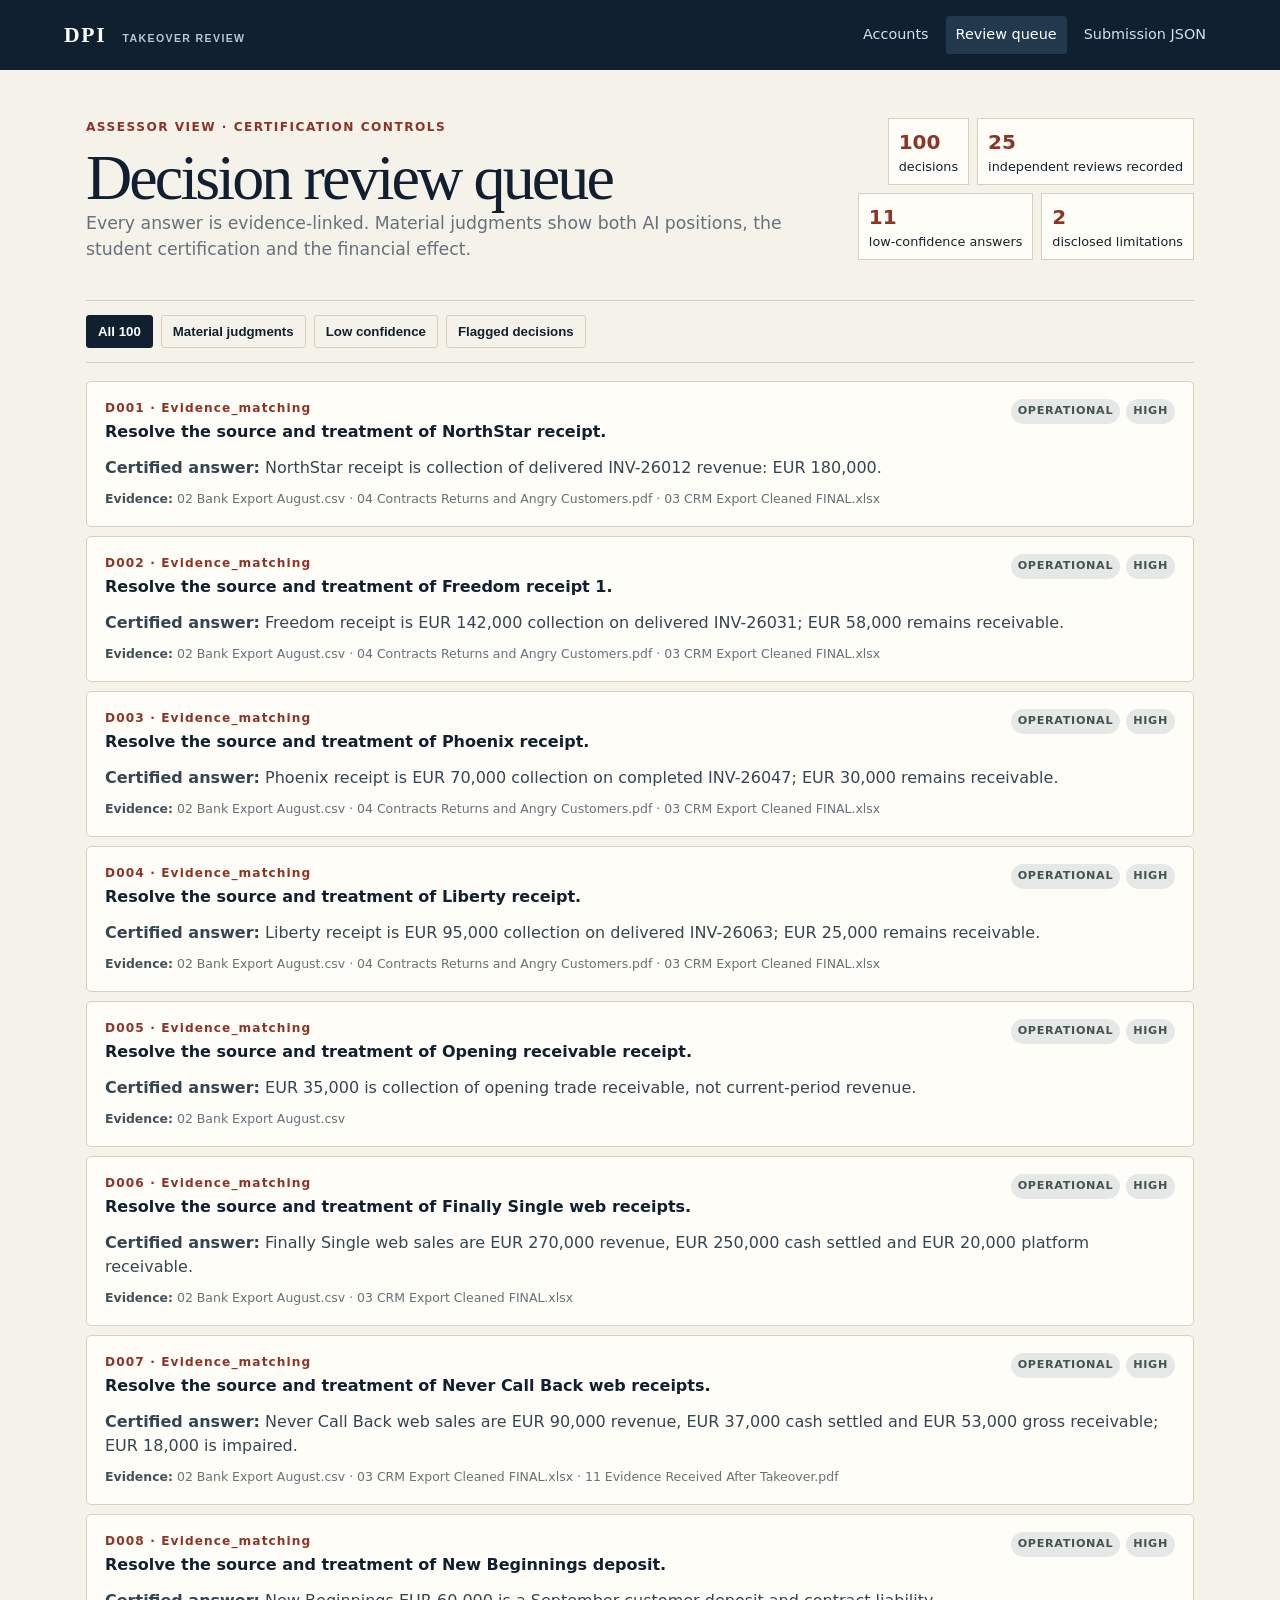
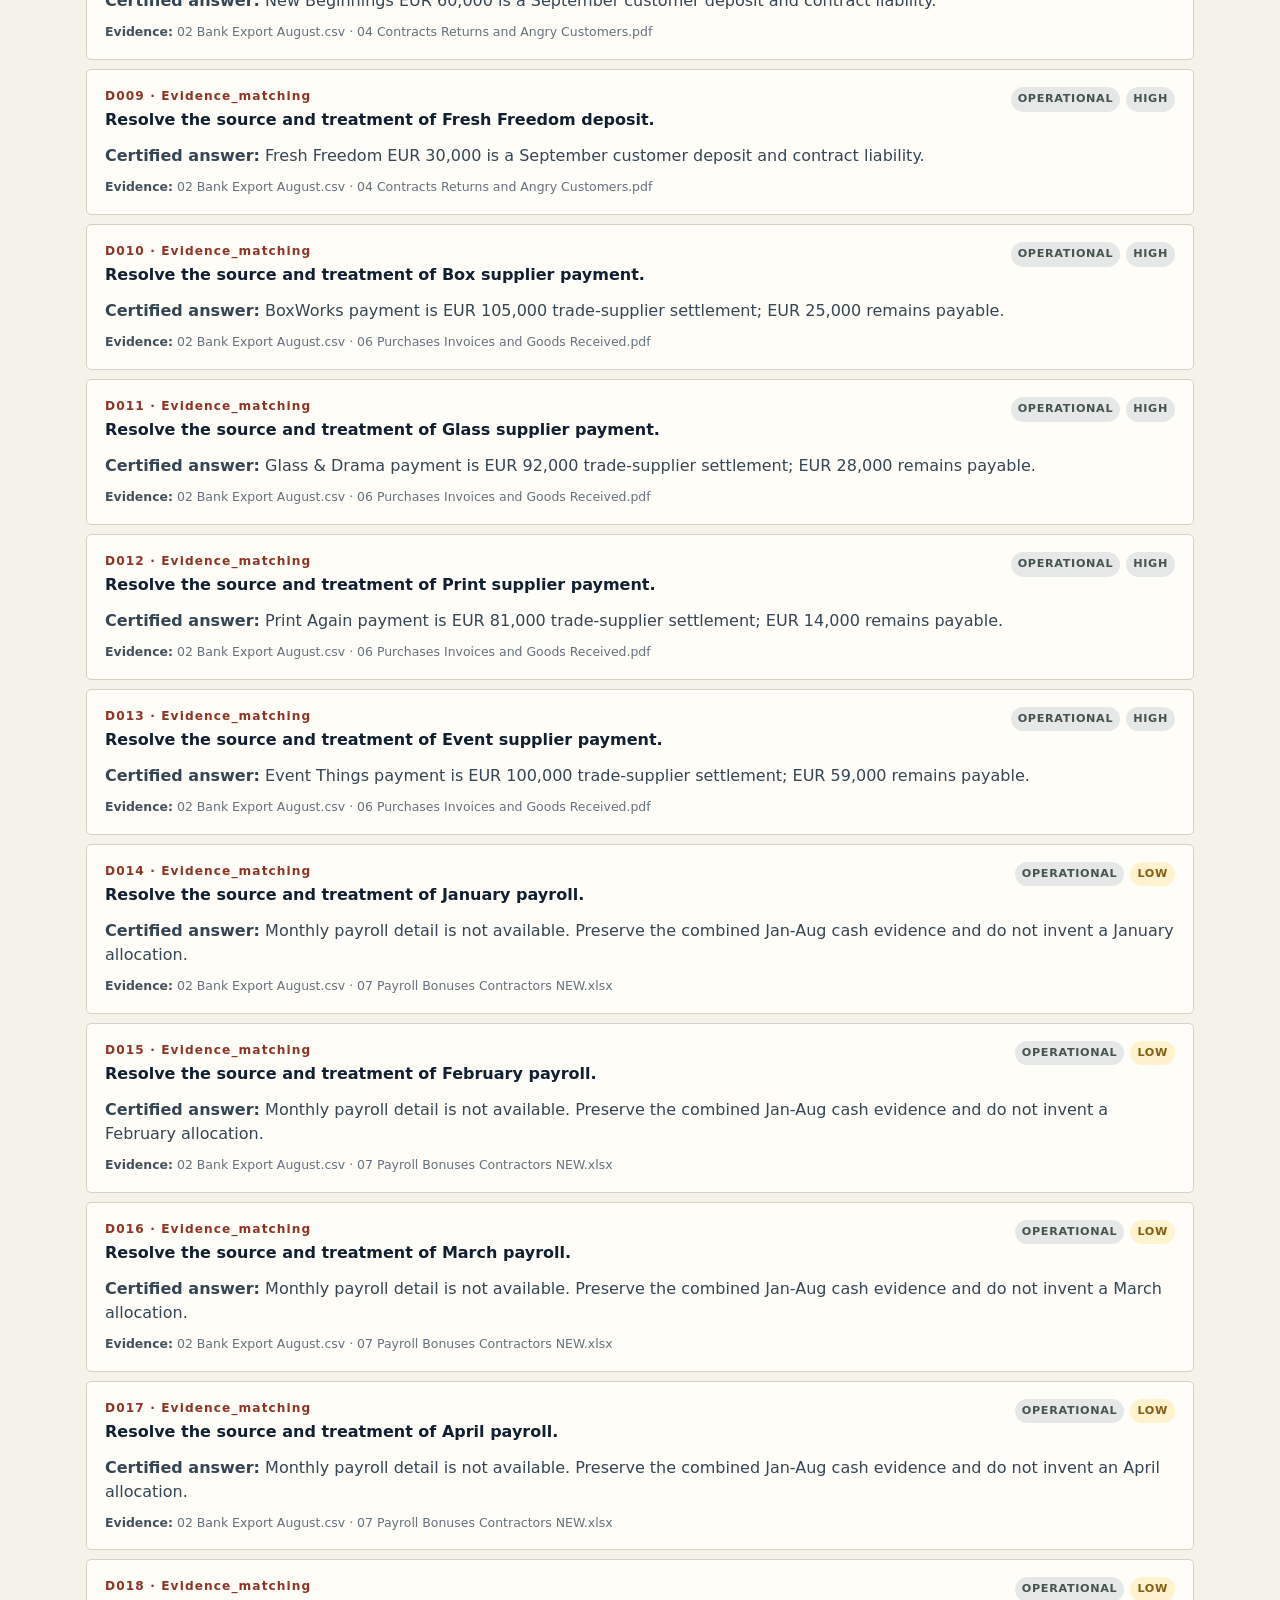
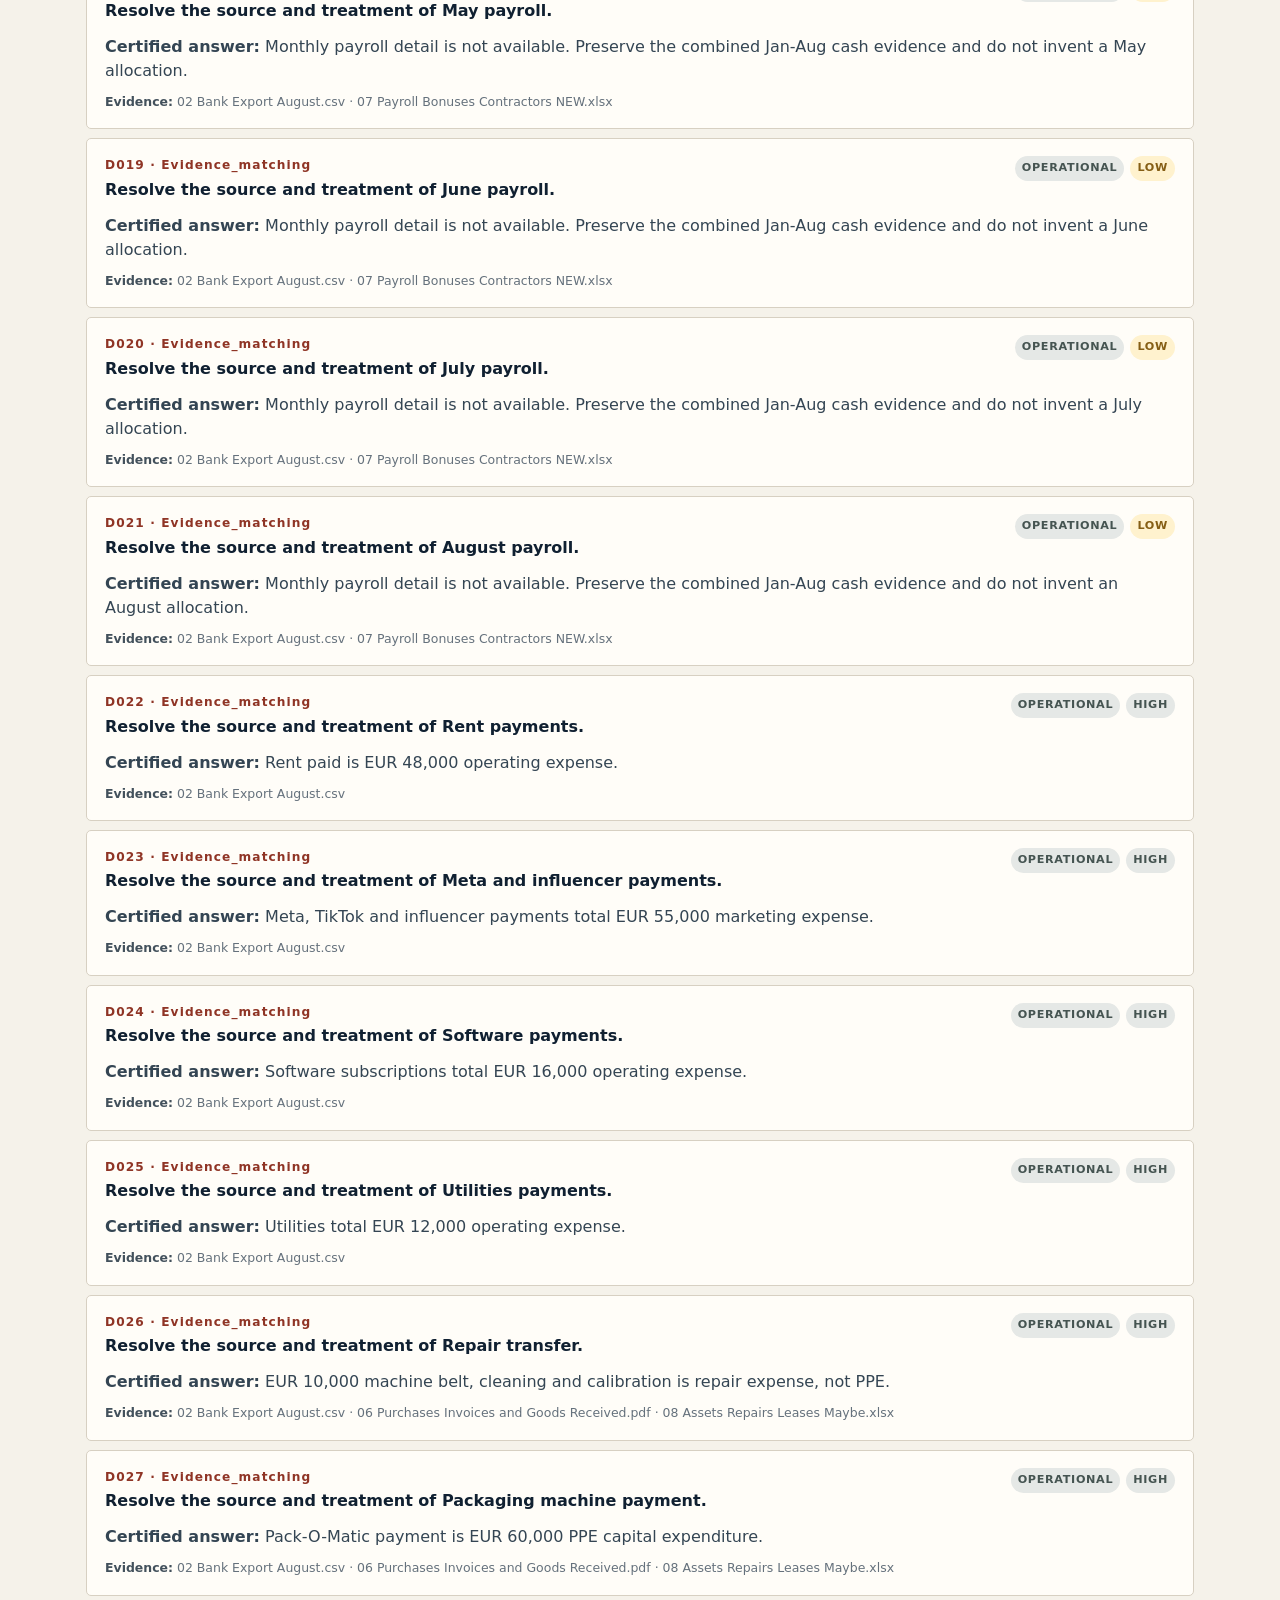
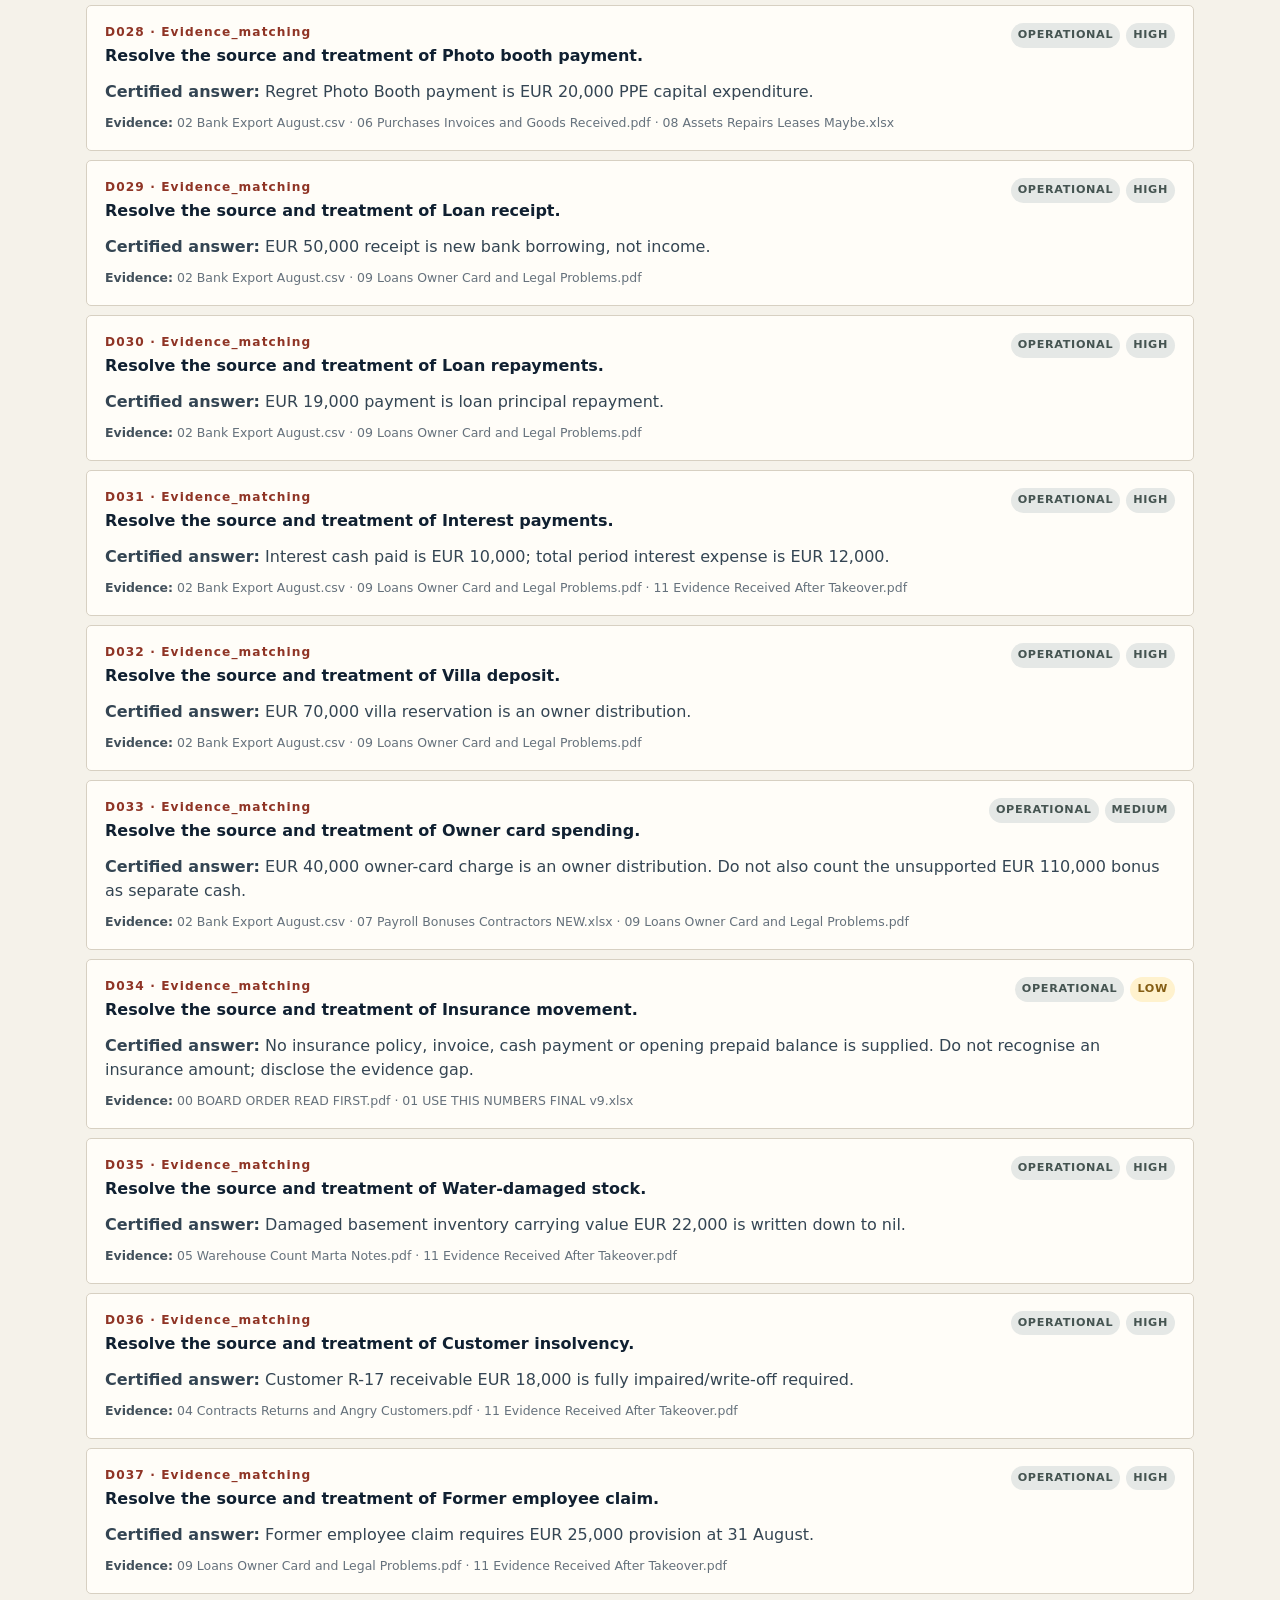
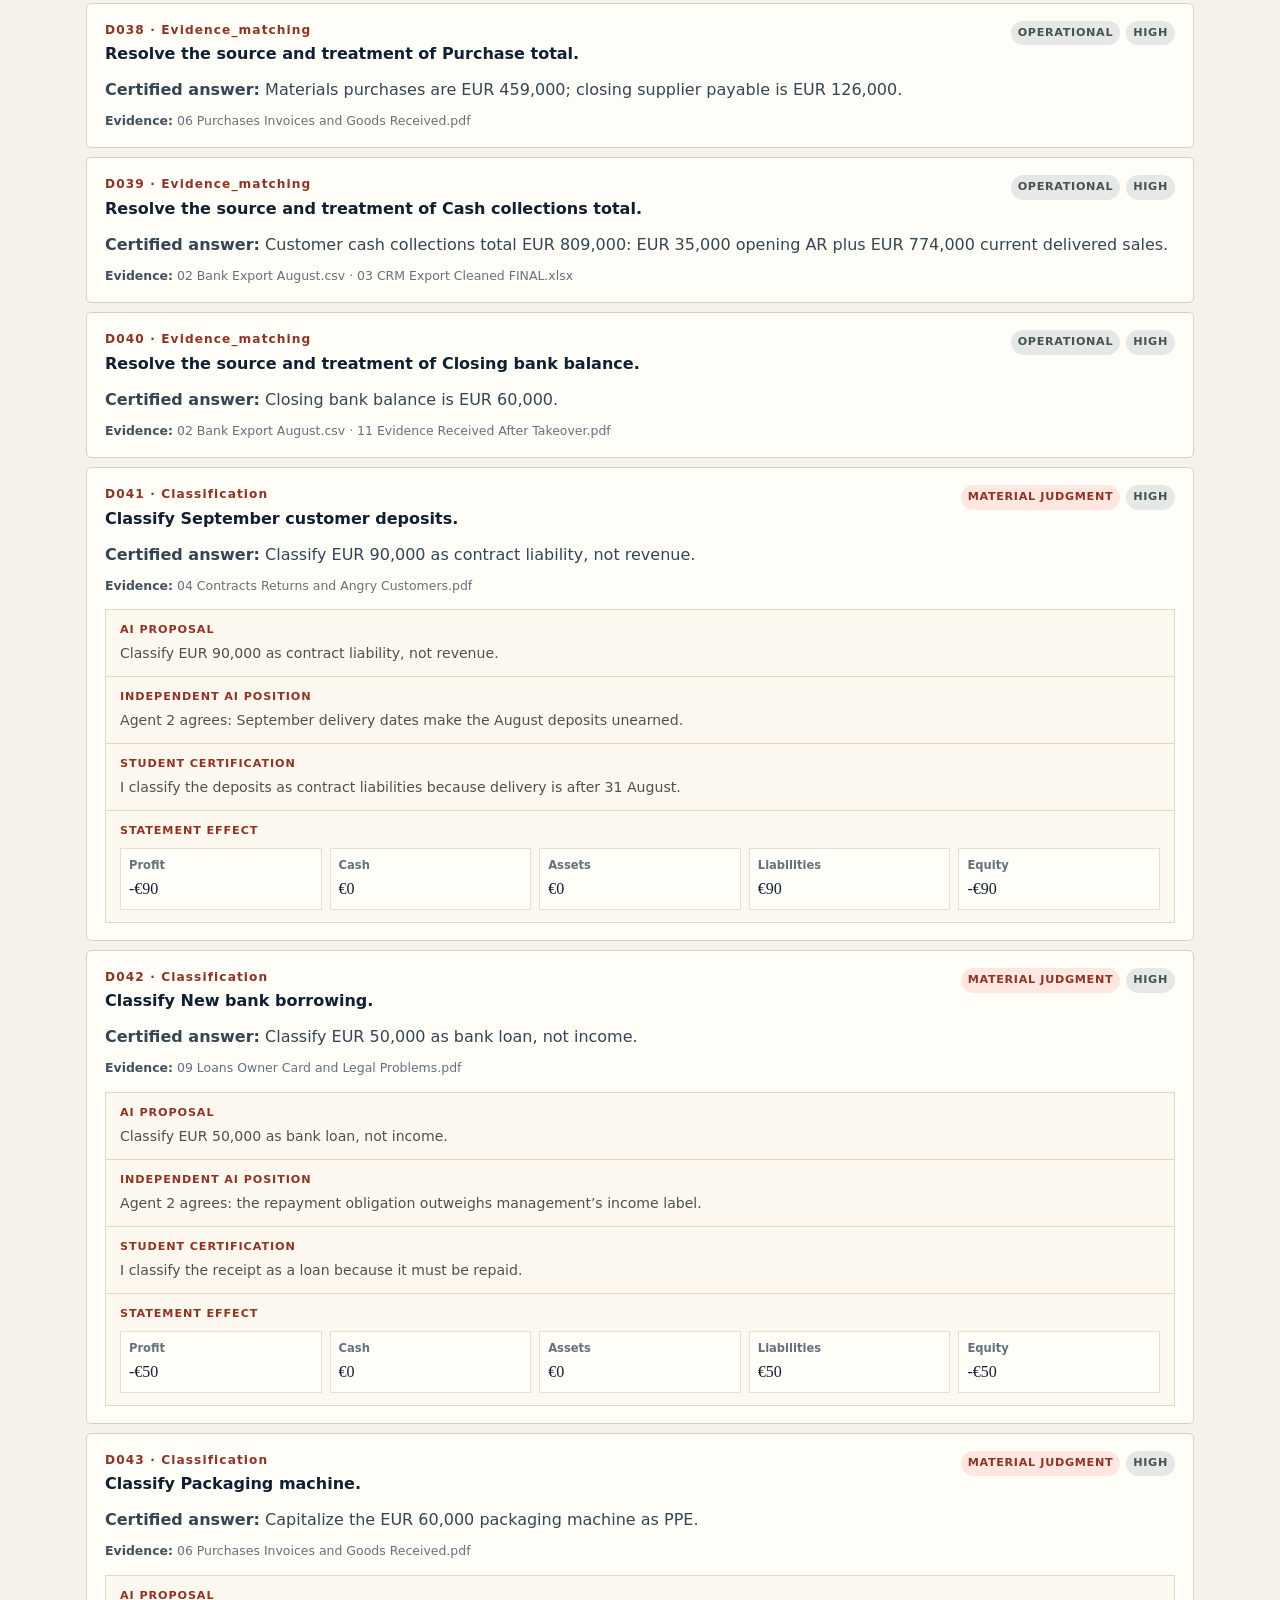
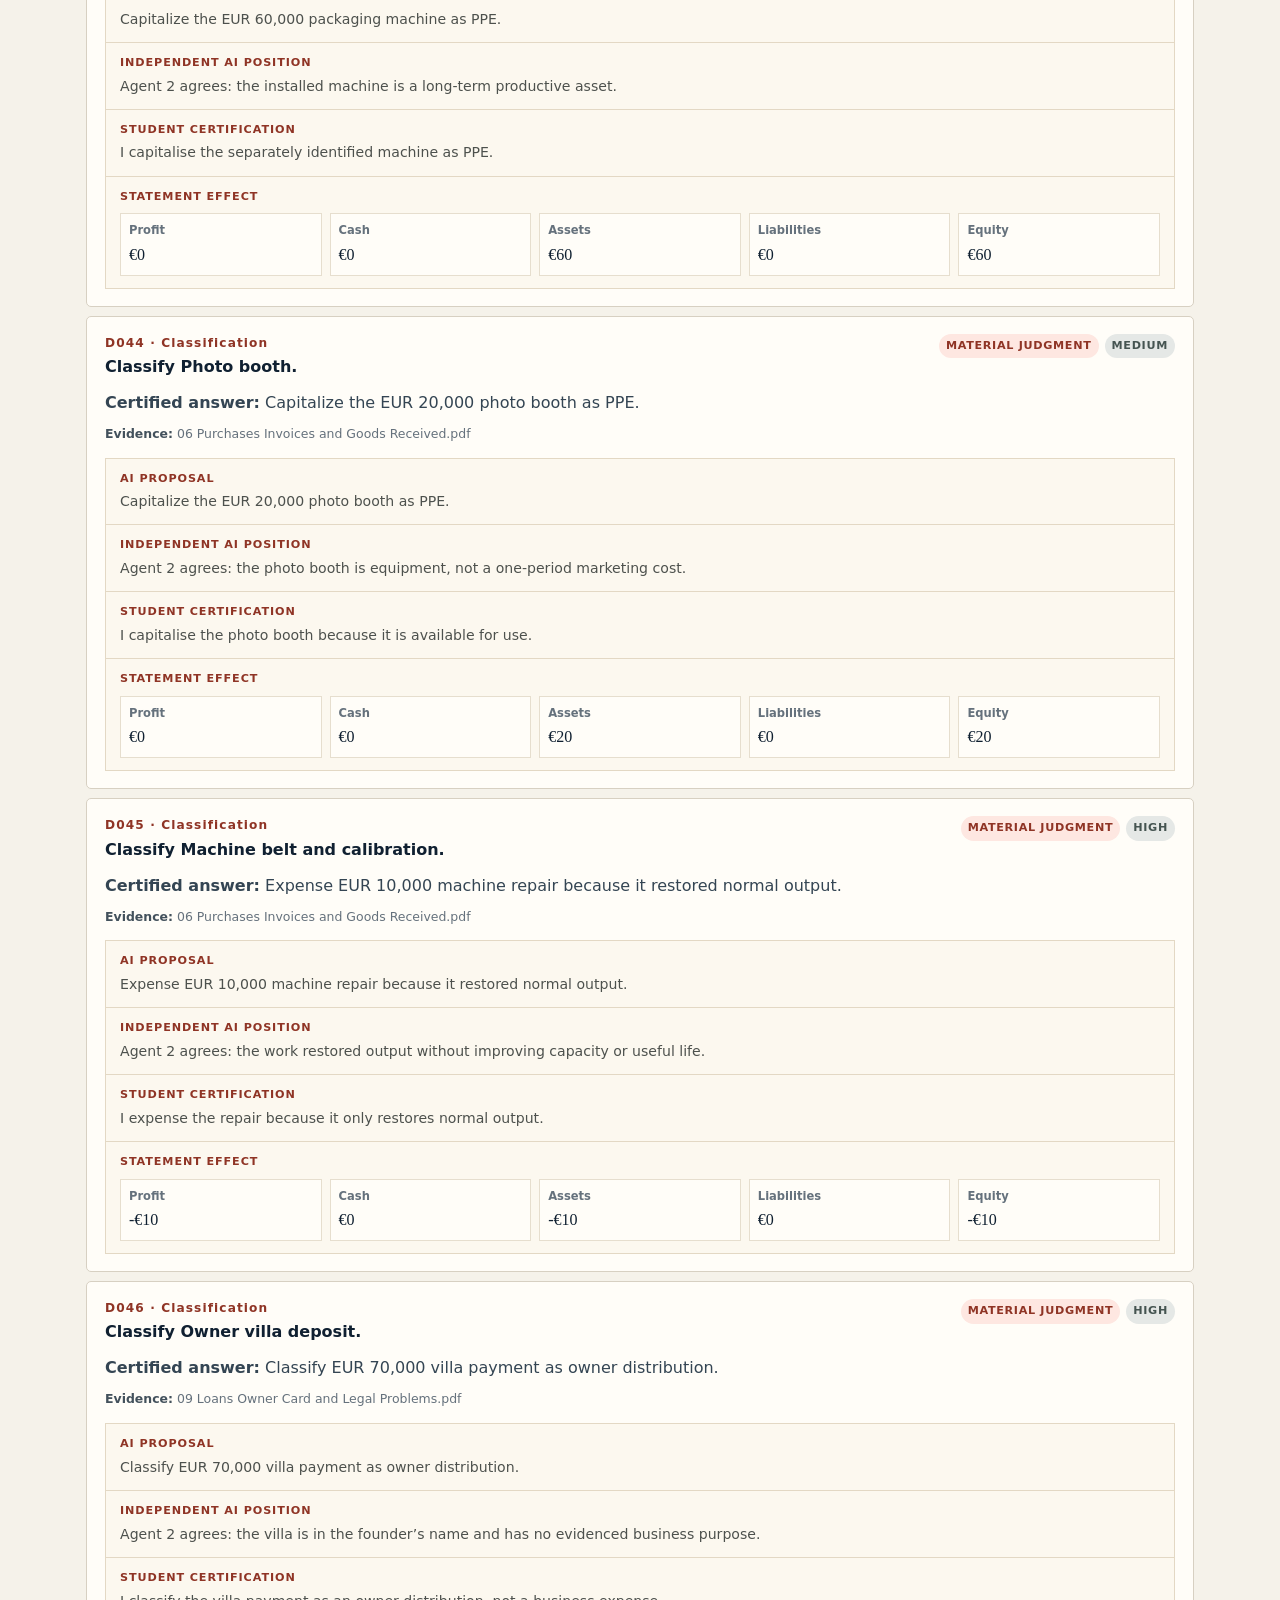
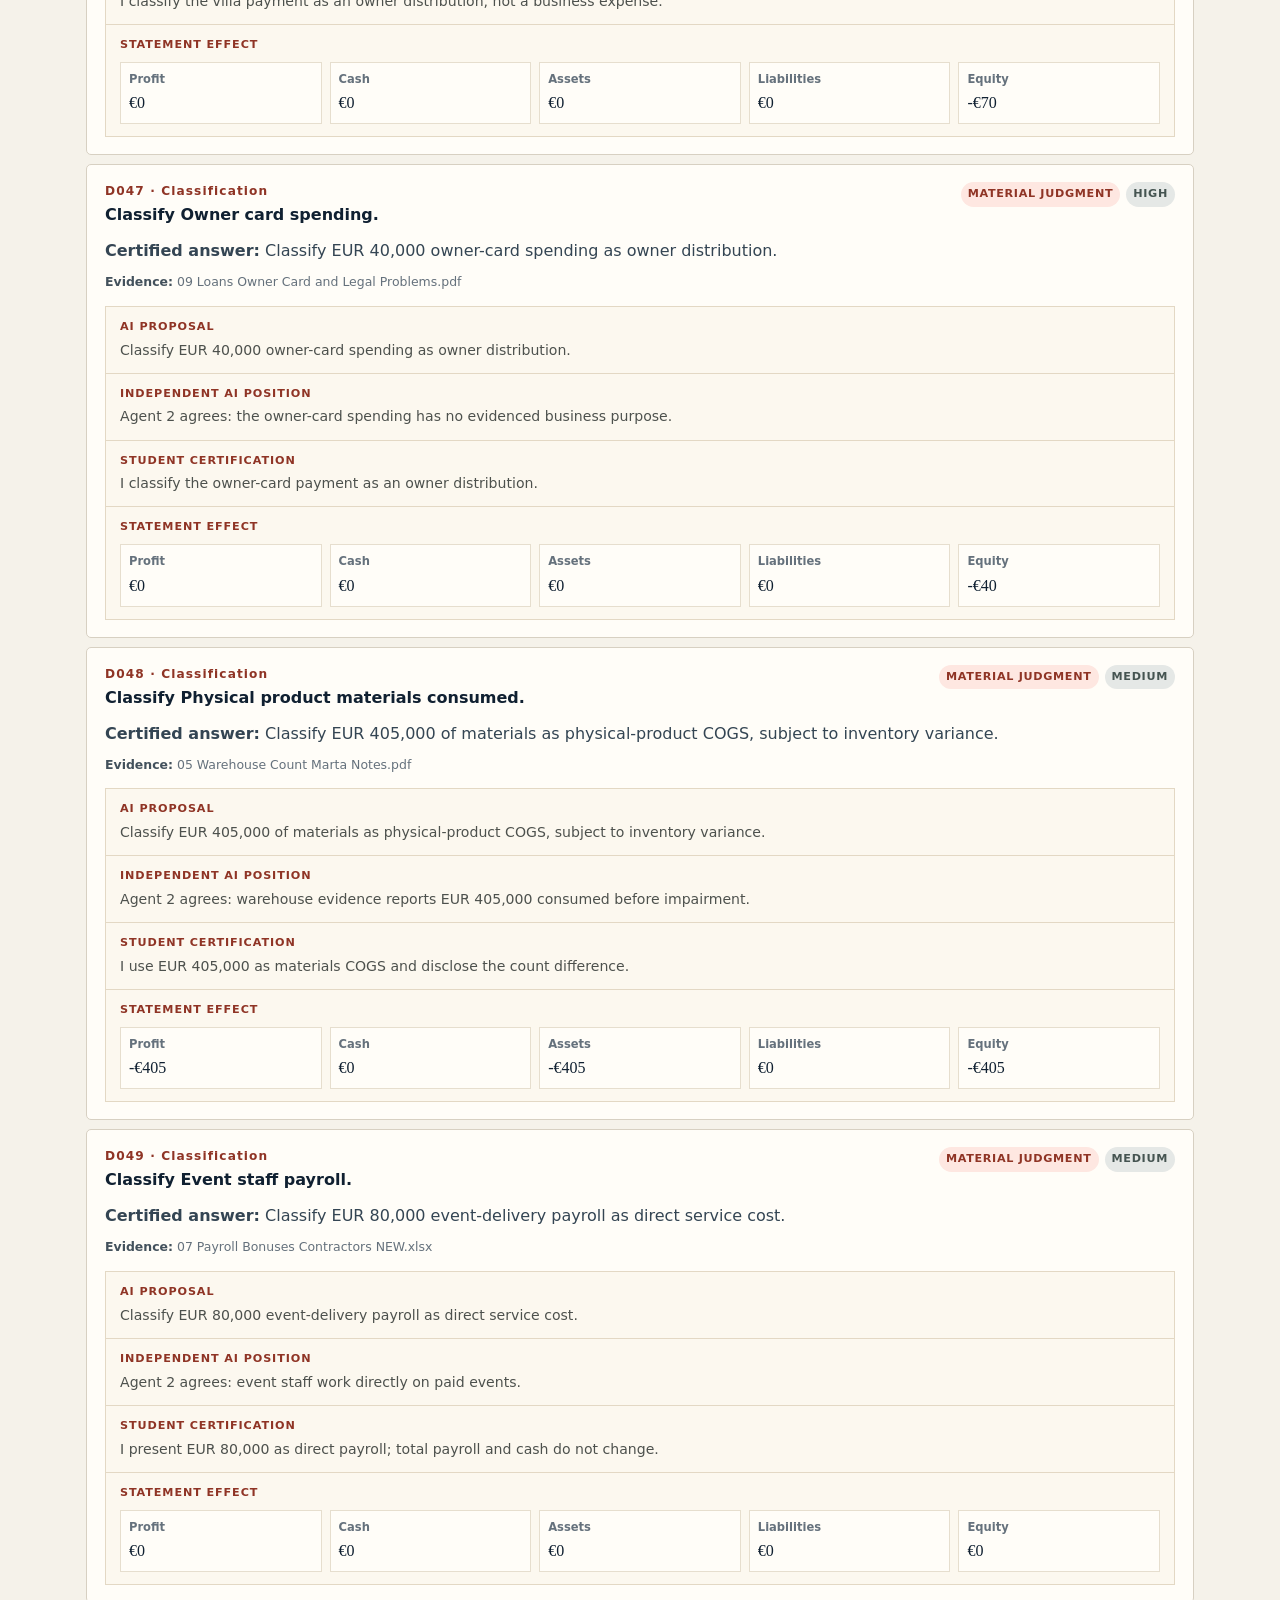
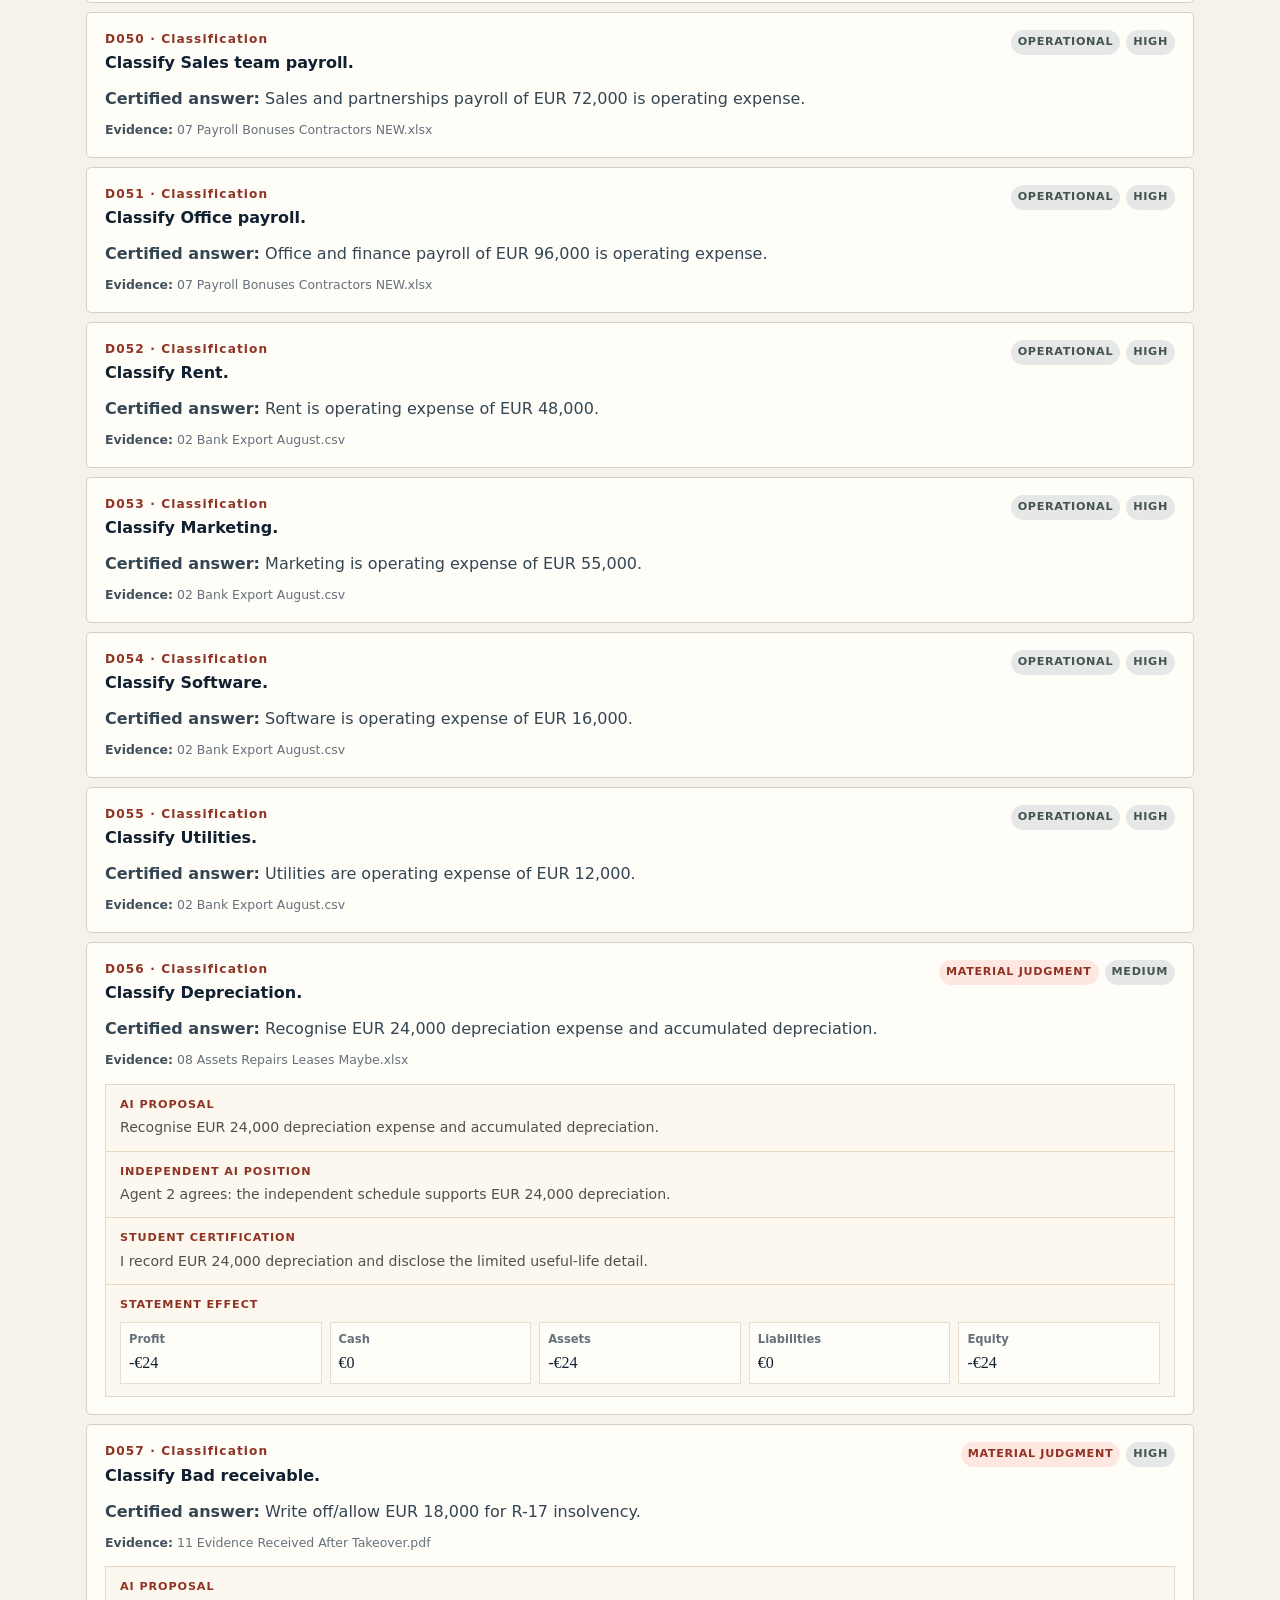
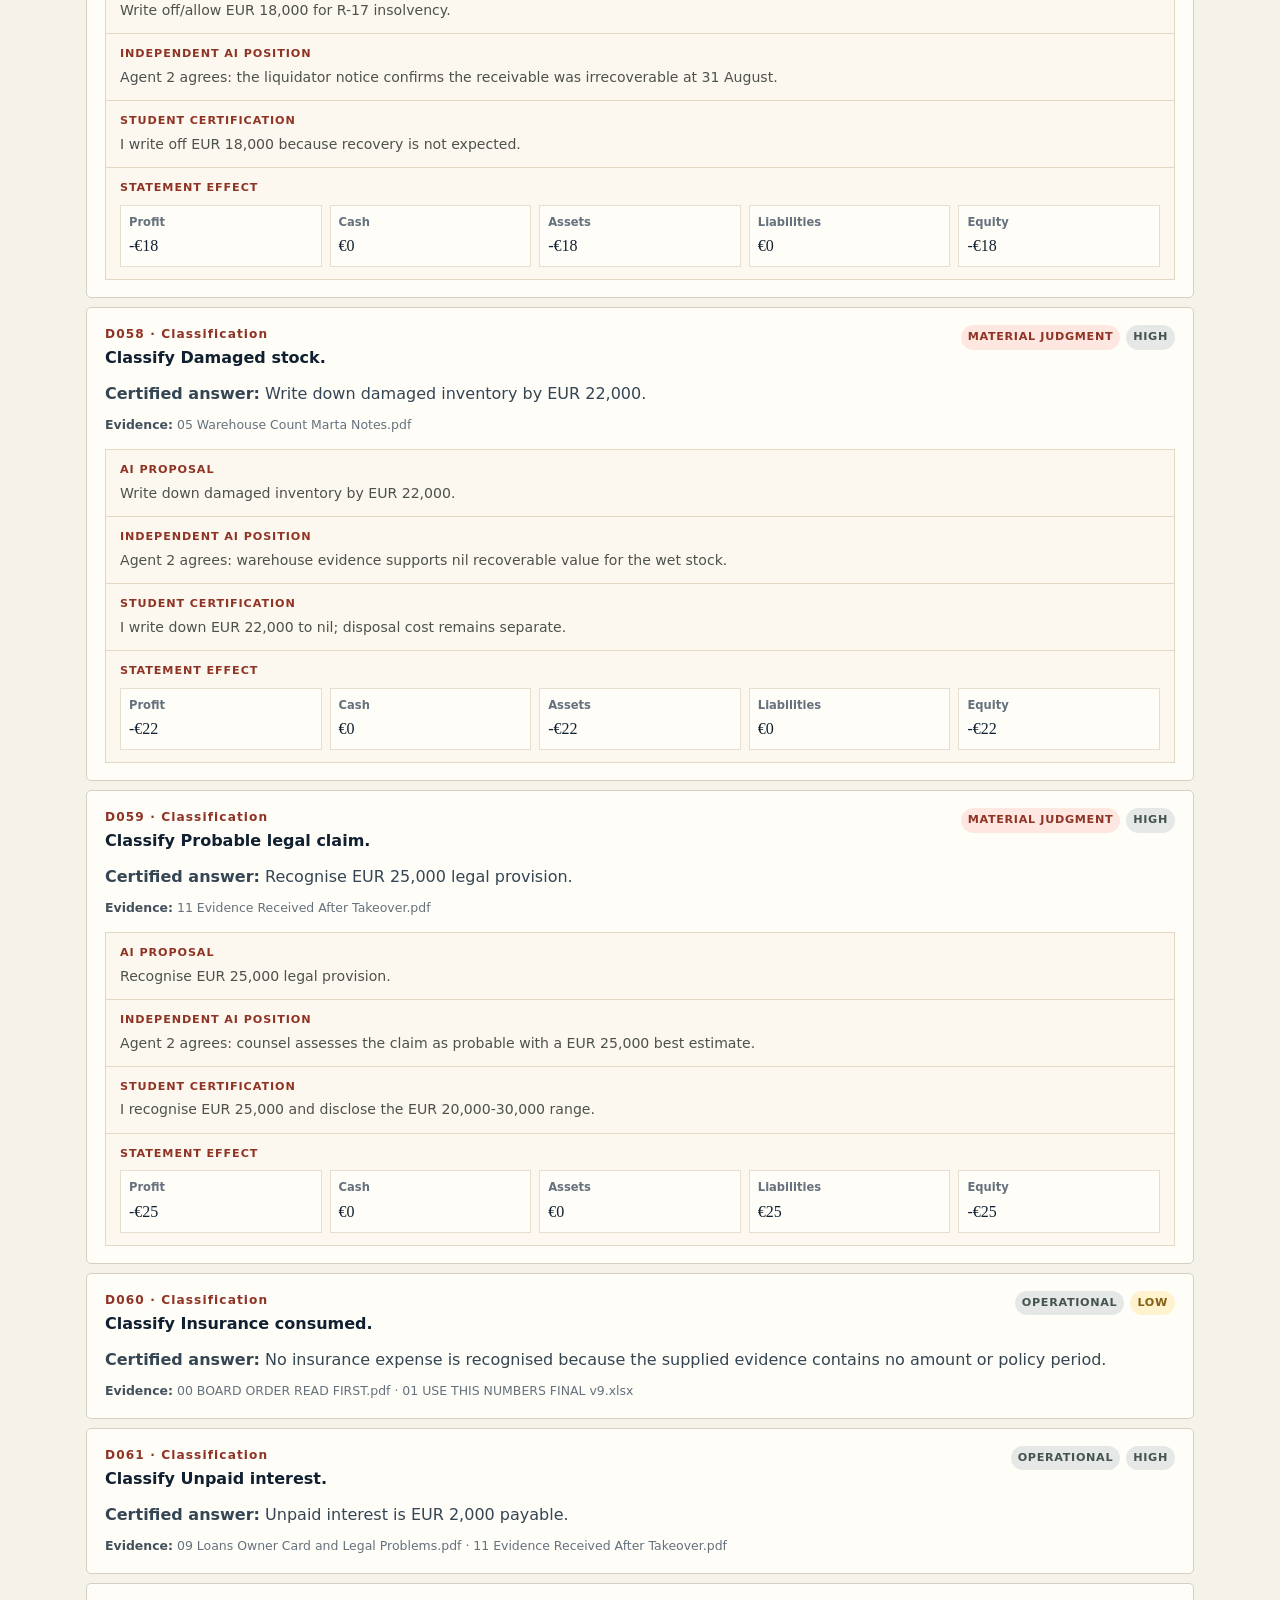
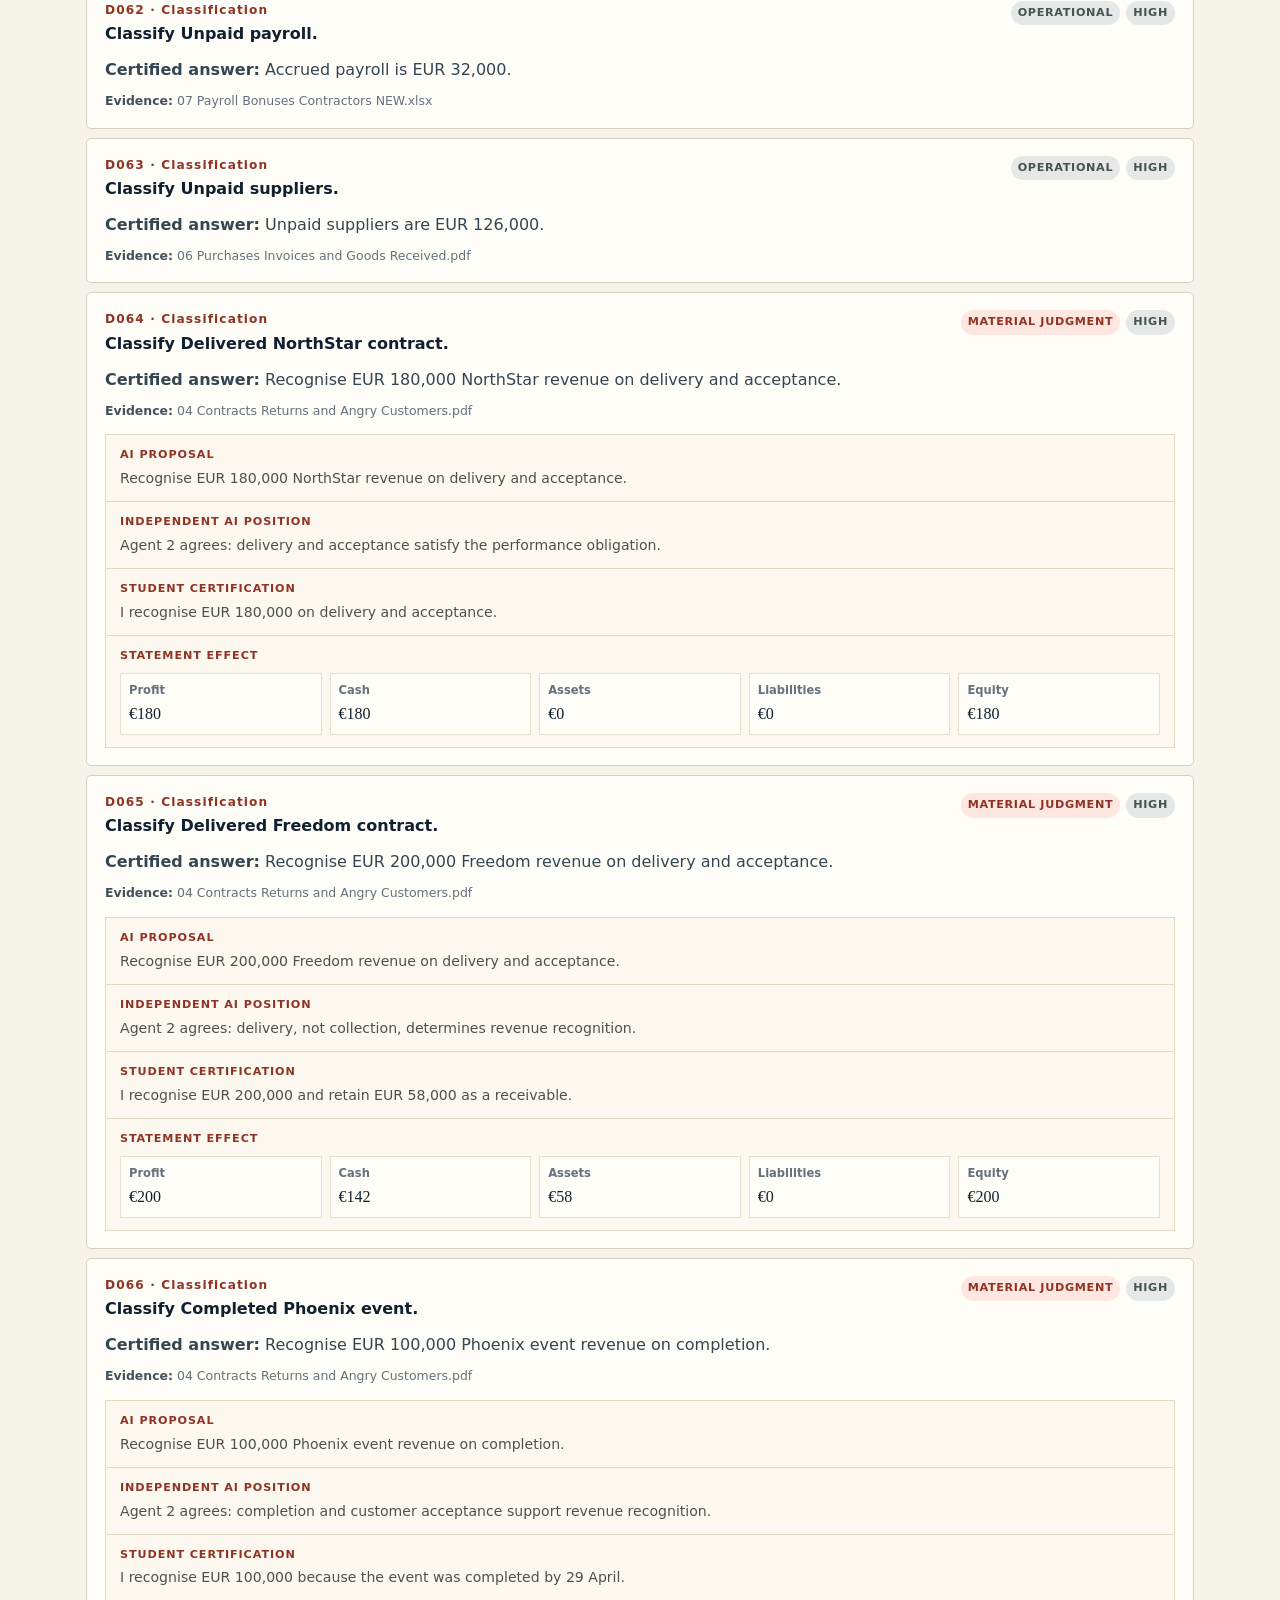
==== dpi-ht-01/review/index.html @ f5ee4459 "Add files via upload" ====
<!doctype html>
<html lang="en">
  <head>
    <meta charset="UTF-8" />
    <meta name="viewport" content="width=device-width, initial-scale=1.0" />
    <meta name="description" content="DPI assessor review queue" />
    <title>DPI | Review Queue</title>
    <link rel="icon" type="image/svg+xml" href="../assets/favicon.svg" />
    <link rel="stylesheet" href="../assets/site.css" />
  </head>
  <body data-page="review">
    <header class="topbar"><a class="brand" href="../">DPI <span>TAKEOVER REVIEW</span></a><nav aria-label="Primary navigation"><a href="../">Accounts</a><a class="active" href="./">Review queue</a><a href="../submission.json">Submission JSON</a></nav></header>
    <main class="shell">
      <section class="review-head"><div><p class="eyebrow">Assessor view · certification controls</p><h1>Decision review queue</h1><p class="lede">Every answer is evidence-linked. Material judgments show both AI positions, the student certification and the financial effect.</p></div><div class="review-counts" id="reviewCounts"></div></section>
      <section class="filterbar" aria-label="Decision filters"><button class="selected" data-filter="all">All 100</button><button data-filter="material_judgment">Material judgments</button><button data-filter="low">Low confidence</button><button data-filter="open">Flagged decisions</button></section>
      <section class="decision-list" id="decisionList" aria-live="polite"></section>
    </main>
    <footer>Student-certified submission · Evidence limitations remain disclosed in the uncertainty register.</footer>
    <script type="module" src="../assets/app.js"></script>
  </body>
</html>
---- dpi-ht-01/assets/site.css ----
:root{--ink:#102031;--paper:#f5f2ea;--panel:#fffdf8;--line:#d7d0c2;--muted:#65717c;--accent:#bd4e38;--accent-deep:#8f3425;--green:#2f7469;--amber:#c38a22;--red:#bd4e38}*{box-sizing:border-box}body{margin:0;background:var(--paper);color:var(--ink);font-family:Inter,ui-sans-serif,system-ui,-apple-system,BlinkMacSystemFont,"Segoe UI",sans-serif;font-size:16px;line-height:1.5}.topbar{min-height:70px;background:var(--ink);color:#fff;display:flex;align-items:center;justify-content:space-between;padding:0 5vw;gap:24px}.brand{font-family:Georgia,serif;font-size:1.35rem;letter-spacing:.08em;color:#fff;text-decoration:none;font-weight:700}.brand span{font:600 .66rem/1 Inter,ui-sans-serif,sans-serif;letter-spacing:.13em;color:#b8c8d2;margin-left:9px}.topbar nav{display:flex;align-items:center;gap:7px;flex-wrap:wrap}.topbar nav a{color:#d7e0e5;text-decoration:none;padding:8px 10px;border-radius:3px;font-size:.9rem}.topbar nav a:hover,.topbar nav a.active{background:#22384c;color:#fff}.shell{max-width:1160px;margin:0 auto;padding:48px 26px 70px}.case-head,.review-head{display:flex;align-items:flex-start;justify-content:space-between;gap:36px;margin-bottom:34px}.eyebrow{font-size:.76rem;text-transform:uppercase;letter-spacing:.12em;font-weight:800;color:var(--accent-deep);margin:0 0 9px}h1,h2,p{margin-top:0}h1{font-family:Georgia,serif;font-size:clamp(2.25rem,5vw,4.6rem);font-weight:500;line-height:1.03;letter-spacing:-.045em;margin-bottom:0}h1 em{color:var(--accent);font-style:italic}.lede{max-width:730px;font-size:1.08rem;color:var(--muted)}h2{font-family:Georgia,serif;font-size:1.65rem;font-weight:500;margin-bottom:0}.draft-card{width:310px;flex:0 0 auto;background:#fff5dc;border:1px solid #e4cf96;border-radius:7px;padding:18px 19px;box-shadow:5px 5px 0 #e7dfcf}.draft-card strong{display:block;margin:4px 0}.draft-card p{font-size:.88rem;color:#625b48;margin-bottom:10px}.draft-card a{color:var(--accent-deep);font-weight:800;text-decoration:none}.signal{display:inline-block;width:10px;height:10px;border-radius:50%;background:var(--amber);vertical-align:middle}.signal.red{background:var(--red)}.signal.amber{background:var(--amber)}.metric-grid{display:grid;grid-template-columns:repeat(4,1fr);gap:12px;margin:0 0 30px}.metric{background:var(--panel);border:1px solid var(--line);padding:18px;border-radius:6px}.metric .label{color:var(--muted);font-size:.78rem;font-weight:700;text-transform:uppercase;letter-spacing:.08em}.metric .value{font-family:Georgia,serif;font-size:2rem;letter-spacing:-.04em;margin:8px 0 0}.metric .note{font-size:.78rem;color:var(--muted);margin:2px 0 0}.split-section{display:grid;grid-template-columns:1fr 1fr;gap:16px;margin-bottom:16px}.panel{background:var(--panel);border:1px solid var(--line);border-radius:7px;padding:25px}.panel.wide{margin-top:16px}.panel-title{display:flex;justify-content:space-between;align-items:baseline;border-bottom:1px solid var(--line);padding-bottom:16px;margin-bottom:5px}.panel-title .eyebrow{margin:0}.ledger{padding-top:8px}.ledger-row{display:flex;justify-content:space-between;gap:10px;padding:8px 0;color:#40505d}.ledger-row strong{color:var(--ink)}.ledger-row.total{border-top:1px solid var(--line);margin-top:5px;padding-top:12px;font-weight:800;color:var(--ink)}.ledger-row.emphasis{color:var(--accent-deep);font-size:1.08rem}.schedule-grid{display:grid;grid-template-columns:repeat(3,1fr);gap:1px;background:var(--line);border:1px solid var(--line);border-radius:4px;overflow:hidden}.schedule{padding:18px;background:var(--panel)}.schedule h3{font-size:1rem;margin:0 0 7px}.schedule p{font-size:.87rem;color:var(--muted);margin:0}.schedule strong{font-family:Georgia,serif;font-size:1.5rem;color:var(--ink);display:block;margin:8px 0 2px}.board-grid{display:grid;grid-template-columns:1fr 1fr;gap:20px}.board-grid ul{margin:0;padding-left:20px}.board-grid li{margin:0 0 9px}.warning-note{background:#f9e8e3;border-left:5px solid var(--accent);padding:18px;display:flex;gap:12px;align-items:flex-start}.warning-note p{margin:5px 0 0;color:#6b413a;font-size:.9rem}footer{border-top:1px solid var(--line);padding:22px 5vw;color:var(--muted);font-size:.85rem}footer a{color:var(--accent-deep);font-weight:700}.review-head{margin-bottom:20px}.review-head h1{font-size:clamp(2.4rem,5vw,4rem)}.review-counts{display:flex;gap:8px;flex-wrap:wrap;max-width:350px;justify-content:flex-end}.count-chip{border:1px solid var(--line);background:var(--panel);padding:8px 10px;font-size:.8rem}.count-chip strong{display:block;font-size:1.25rem;color:var(--accent-deep)}.filterbar{display:flex;gap:8px;flex-wrap:wrap;border-top:1px solid var(--line);border-bottom:1px solid var(--line);padding:14px 0;margin-bottom:18px}.filterbar button{background:transparent;border:1px solid var(--line);color:var(--ink);padding:8px 11px;border-radius:3px;font:700 .83rem Inter,ui-sans-serif,sans-serif;cursor:pointer}.filterbar button:hover,.filterbar button.selected{background:var(--ink);color:#fff;border-color:var(--ink)}.decision-list{display:grid;gap:9px}.decision{background:var(--panel);border:1px solid var(--line);border-radius:5px;padding:17px 18px}.decision header{display:flex;gap:10px;align-items:flex-start;justify-content:space-between}.decision-id{font-size:.76rem;letter-spacing:.09em;font-weight:800;color:var(--accent-deep)}.decision h3{font-size:1rem;margin:3px 0 0}.decision .answer{margin:12px 0 0;color:#344553}.badges{display:flex;gap:6px;flex-wrap:wrap;justify-content:flex-end}.badge{font-size:.7rem;text-transform:uppercase;letter-spacing:.06em;font-weight:800;padding:4px 7px;border-radius:20px;background:#e5e8e6;color:#455451;white-space:nowrap}.badge.material{background:#fee7e1;color:#8f3425}.badge.low,.badge.open{background:#fff2ce;color:#855e14}.evidence{font-size:.78rem;color:var(--muted);margin:10px 0 0}.evidence b{color:#43515c}.judgment{margin-top:12px;padding:12px;background:#f8f3e9;border-left:3px solid var(--amber);font-size:.86rem;color:#5e594e}.judgment p:last-child{margin-bottom:0}@media(max-width:800px){.topbar{padding:14px 6vw;align-items:flex-start;flex-direction:column}.shell{padding:32px 18px 52px}.case-head,.review-head{flex-direction:column;gap:22px}.draft-card{width:auto}.metric-grid,.schedule-grid{grid-template-columns:repeat(2,1fr)}.split-section,.board-grid{grid-template-columns:1fr}.review-counts{justify-content:flex-start}}@media(max-width:480px){.metric-grid,.schedule-grid{grid-template-columns:1fr}.panel{padding:19px}.topbar nav a{padding:6px}.brand span{display:block;margin:3px 0 0}}
.small-note{font-size:.82rem;color:var(--muted);margin:0 0 14px}.check-list,.evidence-register,.uncertainty-list{display:grid;gap:9px}.check-row,.source-row,.uncertainty{border-bottom:1px solid var(--line);padding:8px 0}.check-row:last-child,.source-row:last-child,.uncertainty:last-child{border-bottom:0}.check-row{display:grid;grid-template-columns:88px 1fr auto;gap:10px;align-items:start;font-size:.83rem}.check-row strong{font-size:.9rem}.check-row p,.source-row p,.uncertainty p{color:var(--muted);margin:2px 0 0}.status{font-size:.69rem;text-transform:uppercase;letter-spacing:.07em;font-weight:800;border-radius:999px;padding:4px 7px;background:#e6f0ed;color:var(--green);white-space:nowrap}.status.warning,.status.required{background:#fff2ce;color:#855e14}.source-row{display:flex;gap:10px;align-items:flex-start;font-size:.84rem}.source-row .source-dot{width:9px;height:9px;border-radius:50%;background:var(--green);margin-top:6px;flex:0 0 auto}.source-row.supporting .source-dot{background:var(--amber)}.source-row strong{display:block}.uncertainty{border-left:3px solid var(--amber);padding:9px 0 9px 12px}.uncertainty strong{font-size:.9rem}.uncertainty .impact{display:block;color:var(--accent-deep);font-weight:800;font-size:.8rem;margin-top:2px}.decision-summary{display:grid;grid-template-columns:1fr auto;gap:20px;align-items:center}.decision-summary p{margin:0;color:var(--muted);max-width:720px}.decision-summary a{background:var(--ink);color:#fff;text-decoration:none;font-weight:800;padding:10px 14px;border-radius:3px;white-space:nowrap}@media(max-width:800px){.decision-summary{grid-template-columns:1fr}.check-row{grid-template-columns:76px 1fr}.check-row .status{grid-column:2;justify-self:start}}
.review-trail{display:grid;gap:0;margin-top:14px;border:1px solid #e3d8c4;background:#fcf8ef}.review-trail>div{padding:12px 14px;border-bottom:1px solid #e3d8c4}.review-trail>div:last-child{border-bottom:0}.review-trail span{display:block;font-size:.7rem;text-transform:uppercase;letter-spacing:.08em;color:var(--accent-deep);font-weight:800;margin-bottom:4px}.review-trail p{margin:0;color:#4d514d;font-size:.88rem}.effect-grid{display:grid;grid-template-columns:repeat(5,1fr);gap:8px;margin:8px 0 0}.effect-grid div{background:#fffdf8;padding:8px;border:1px solid #e6dece}.effect-grid dt{font-size:.72rem;color:var(--muted);font-weight:700}.effect-grid dd{margin:3px 0 0;font-family:Georgia,serif;font-size:1rem;color:var(--ink)}@media(max-width:600px){.effect-grid{grid-template-columns:repeat(2,1fr)}}
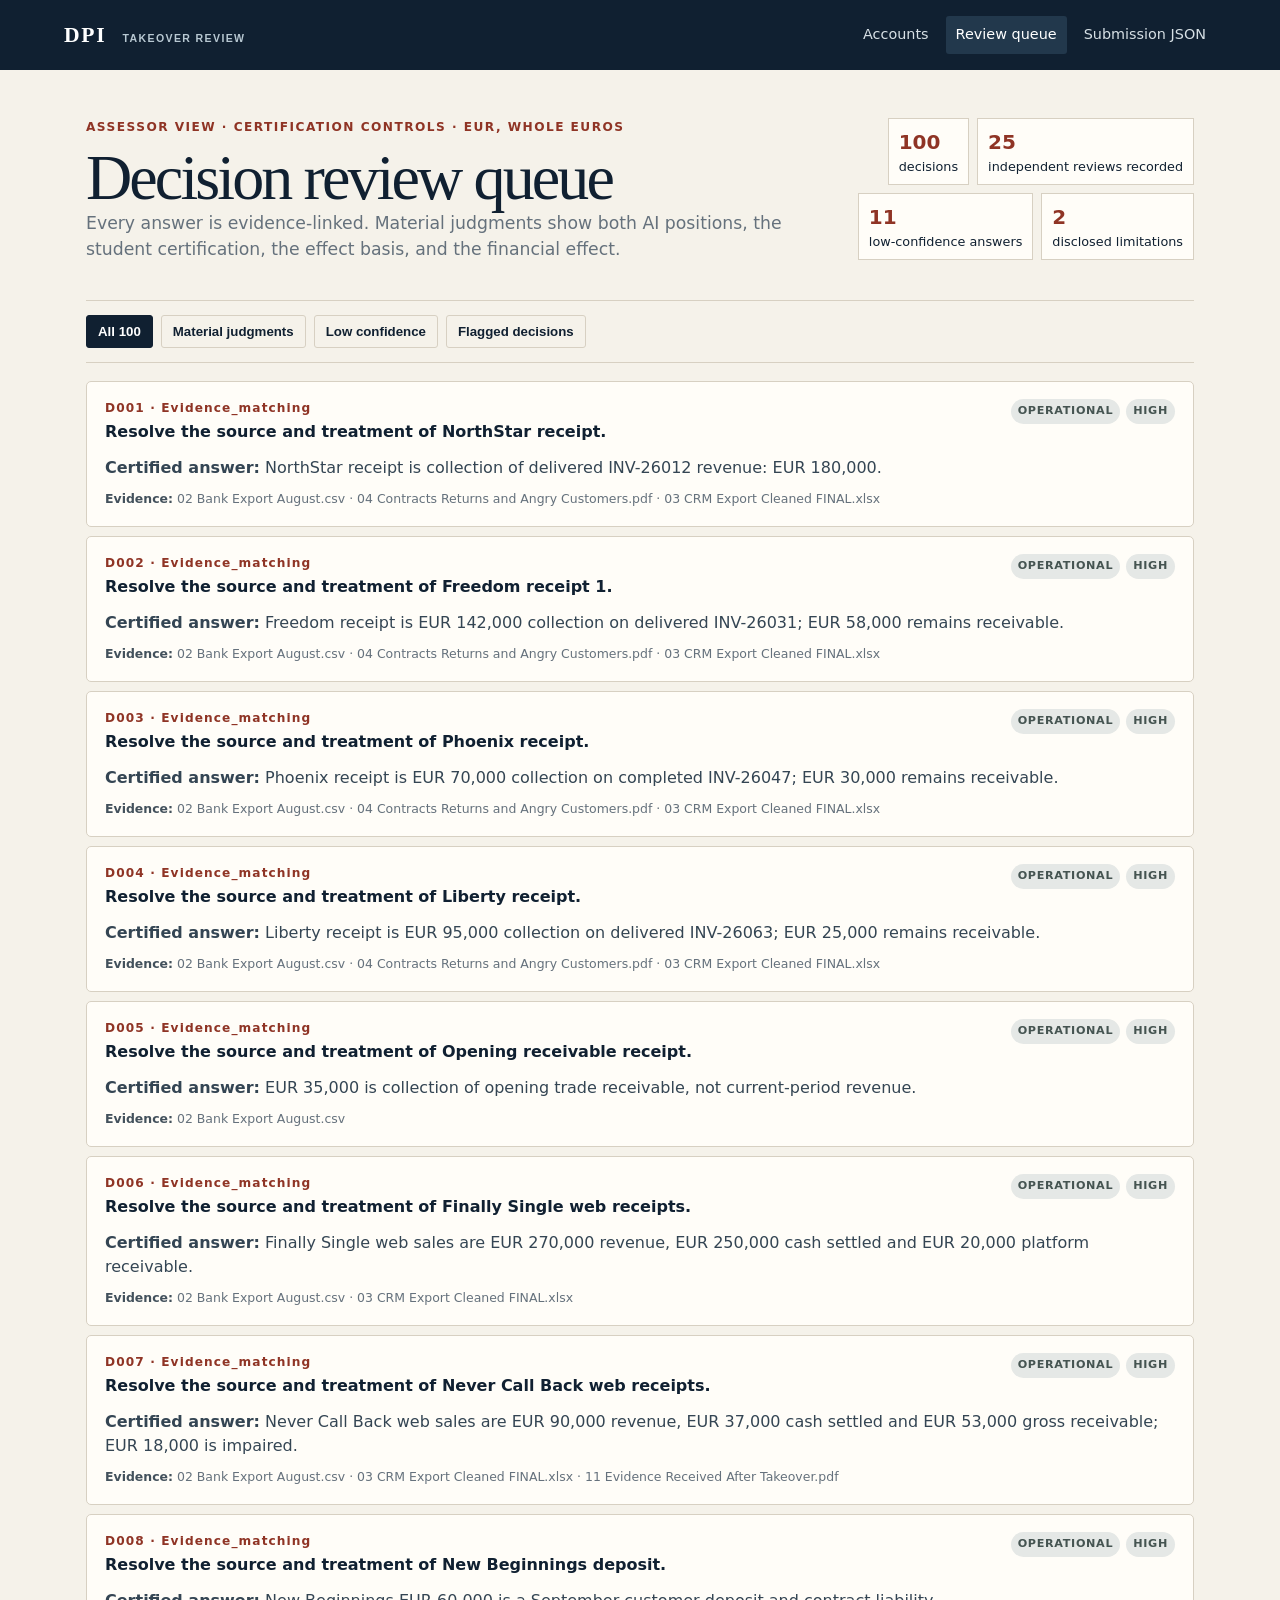
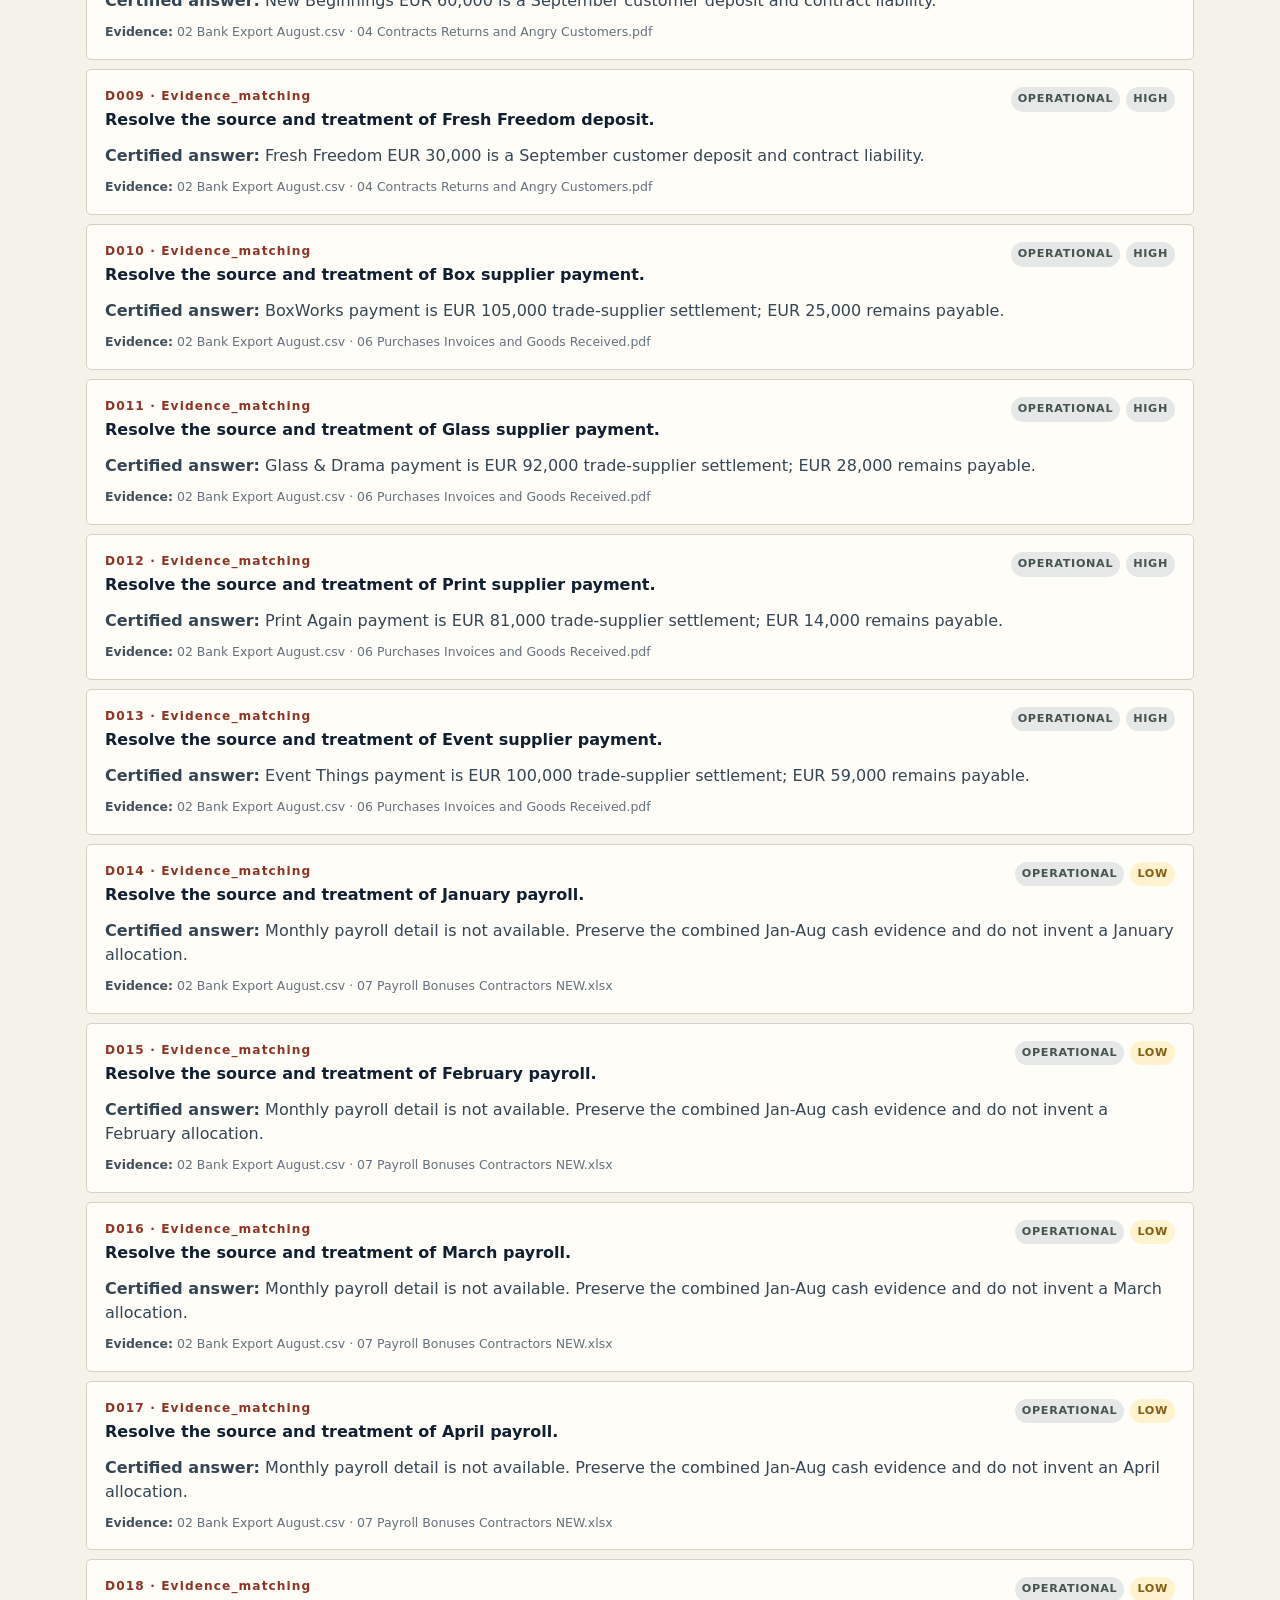
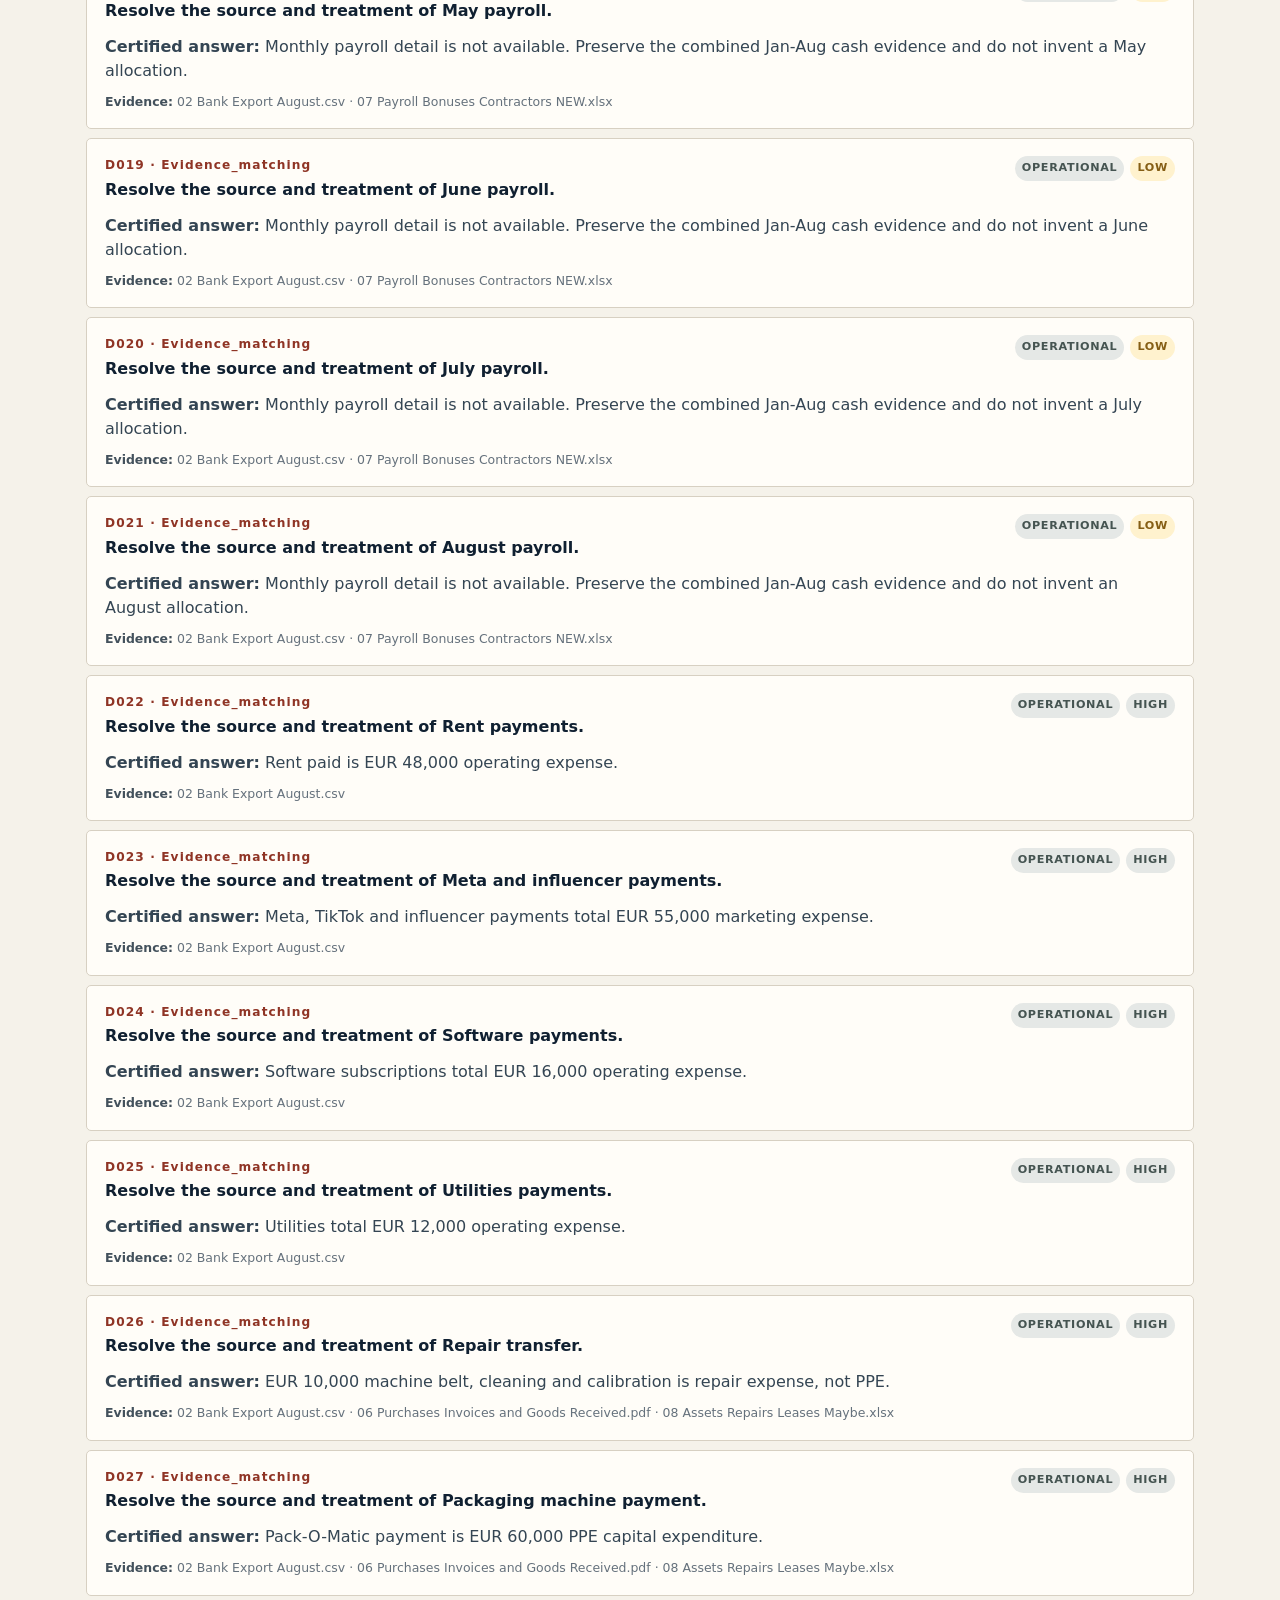
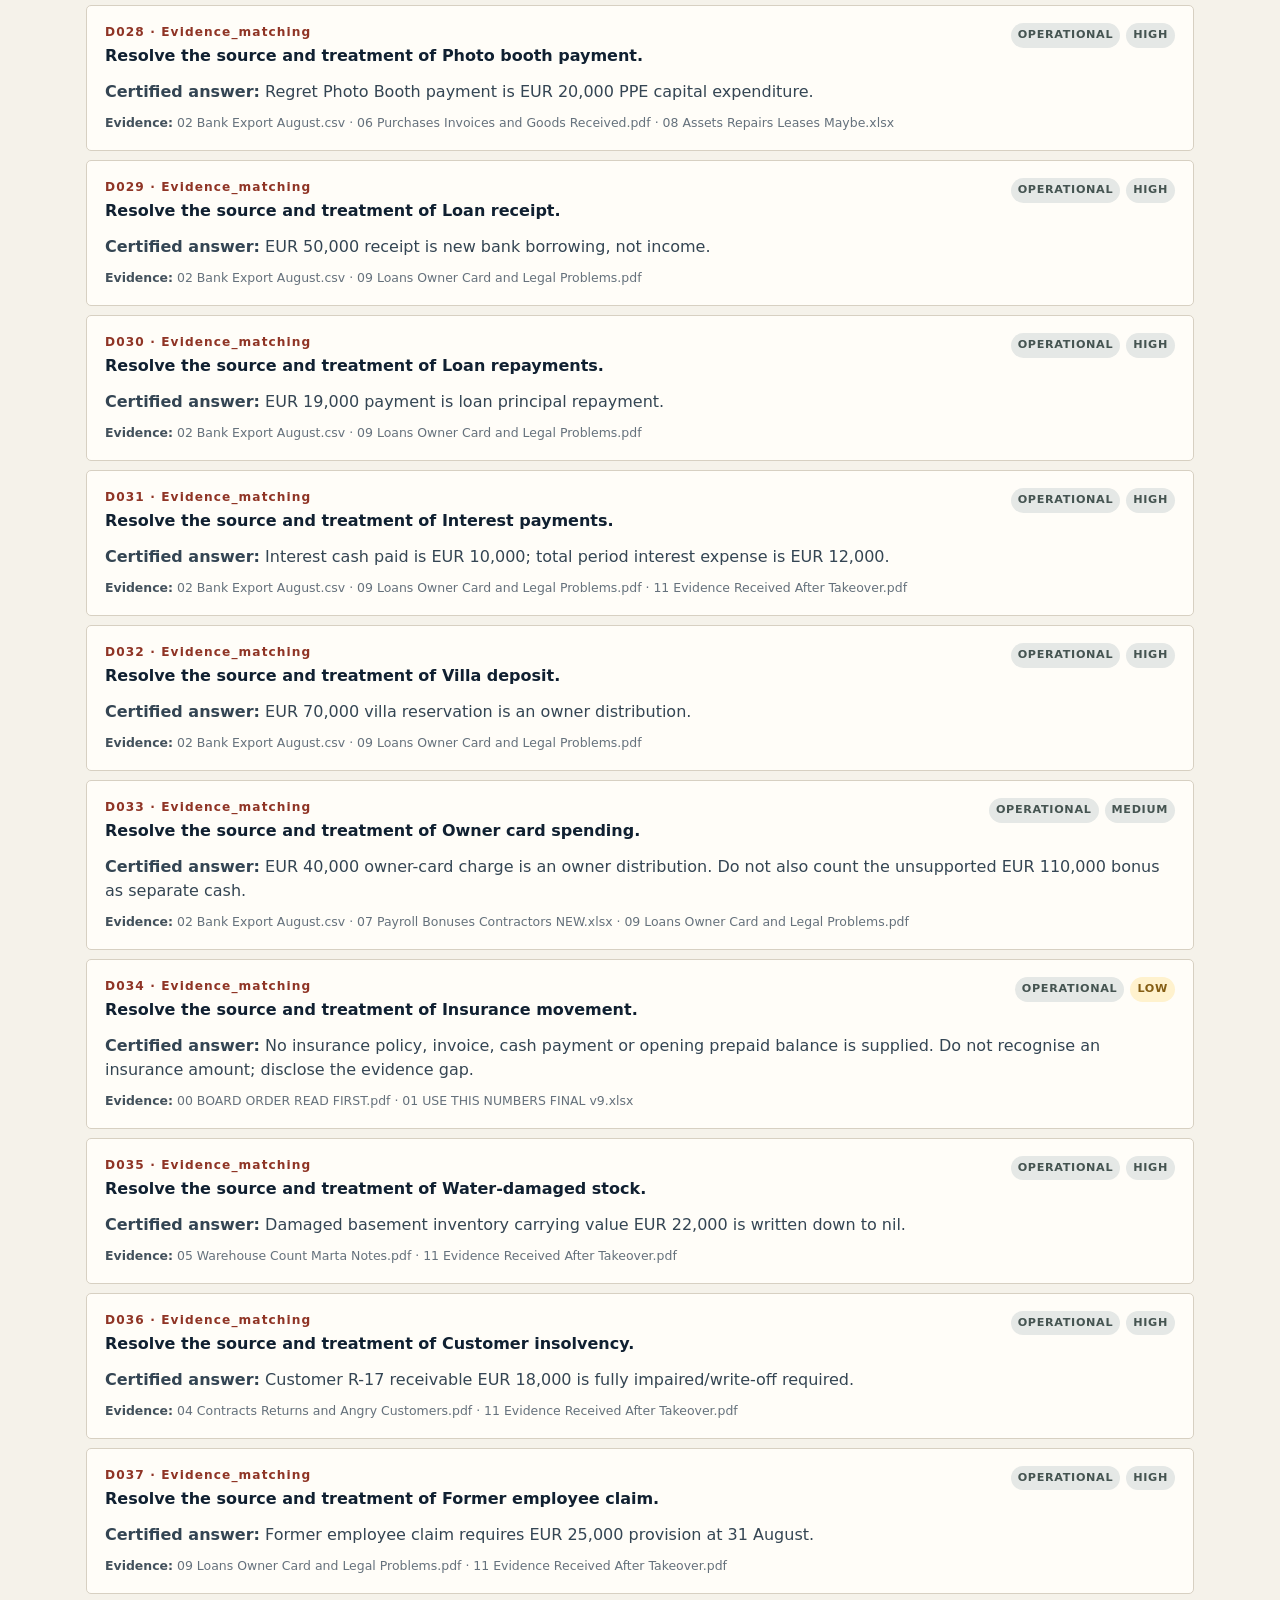
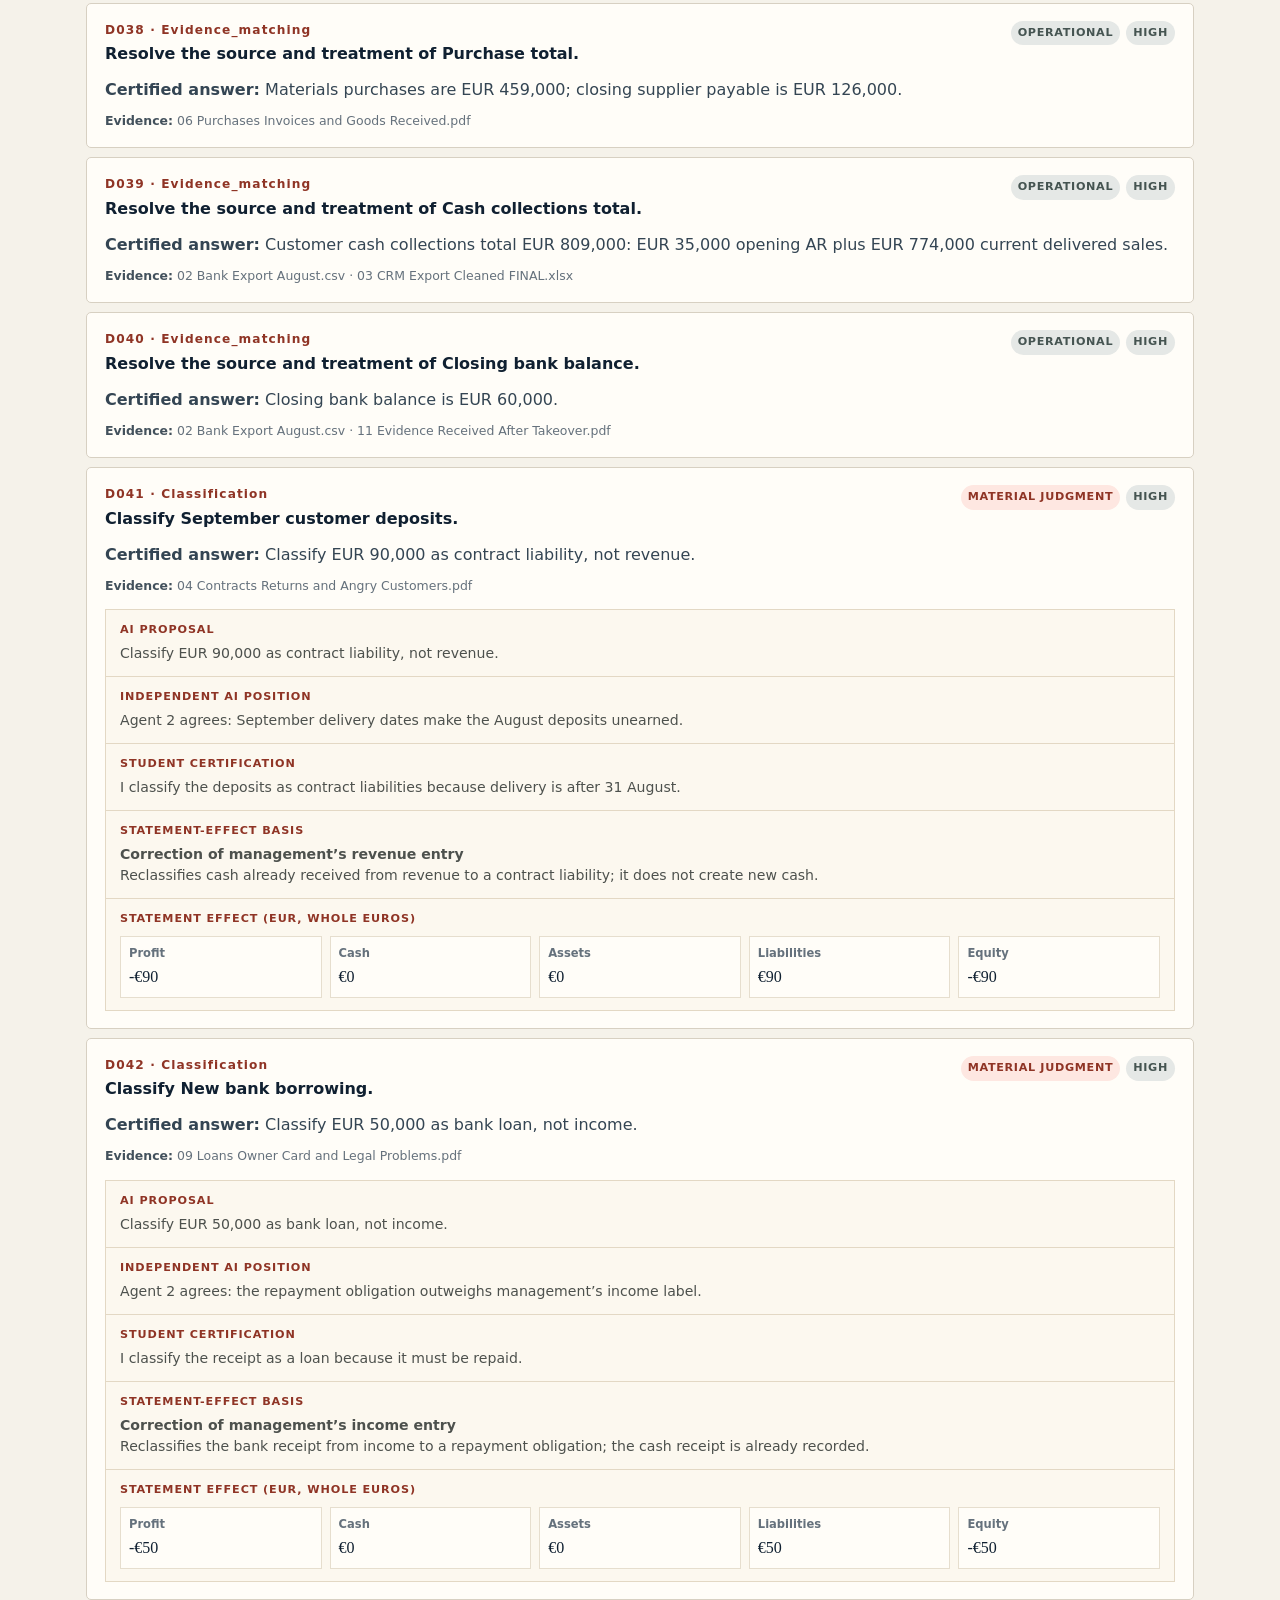
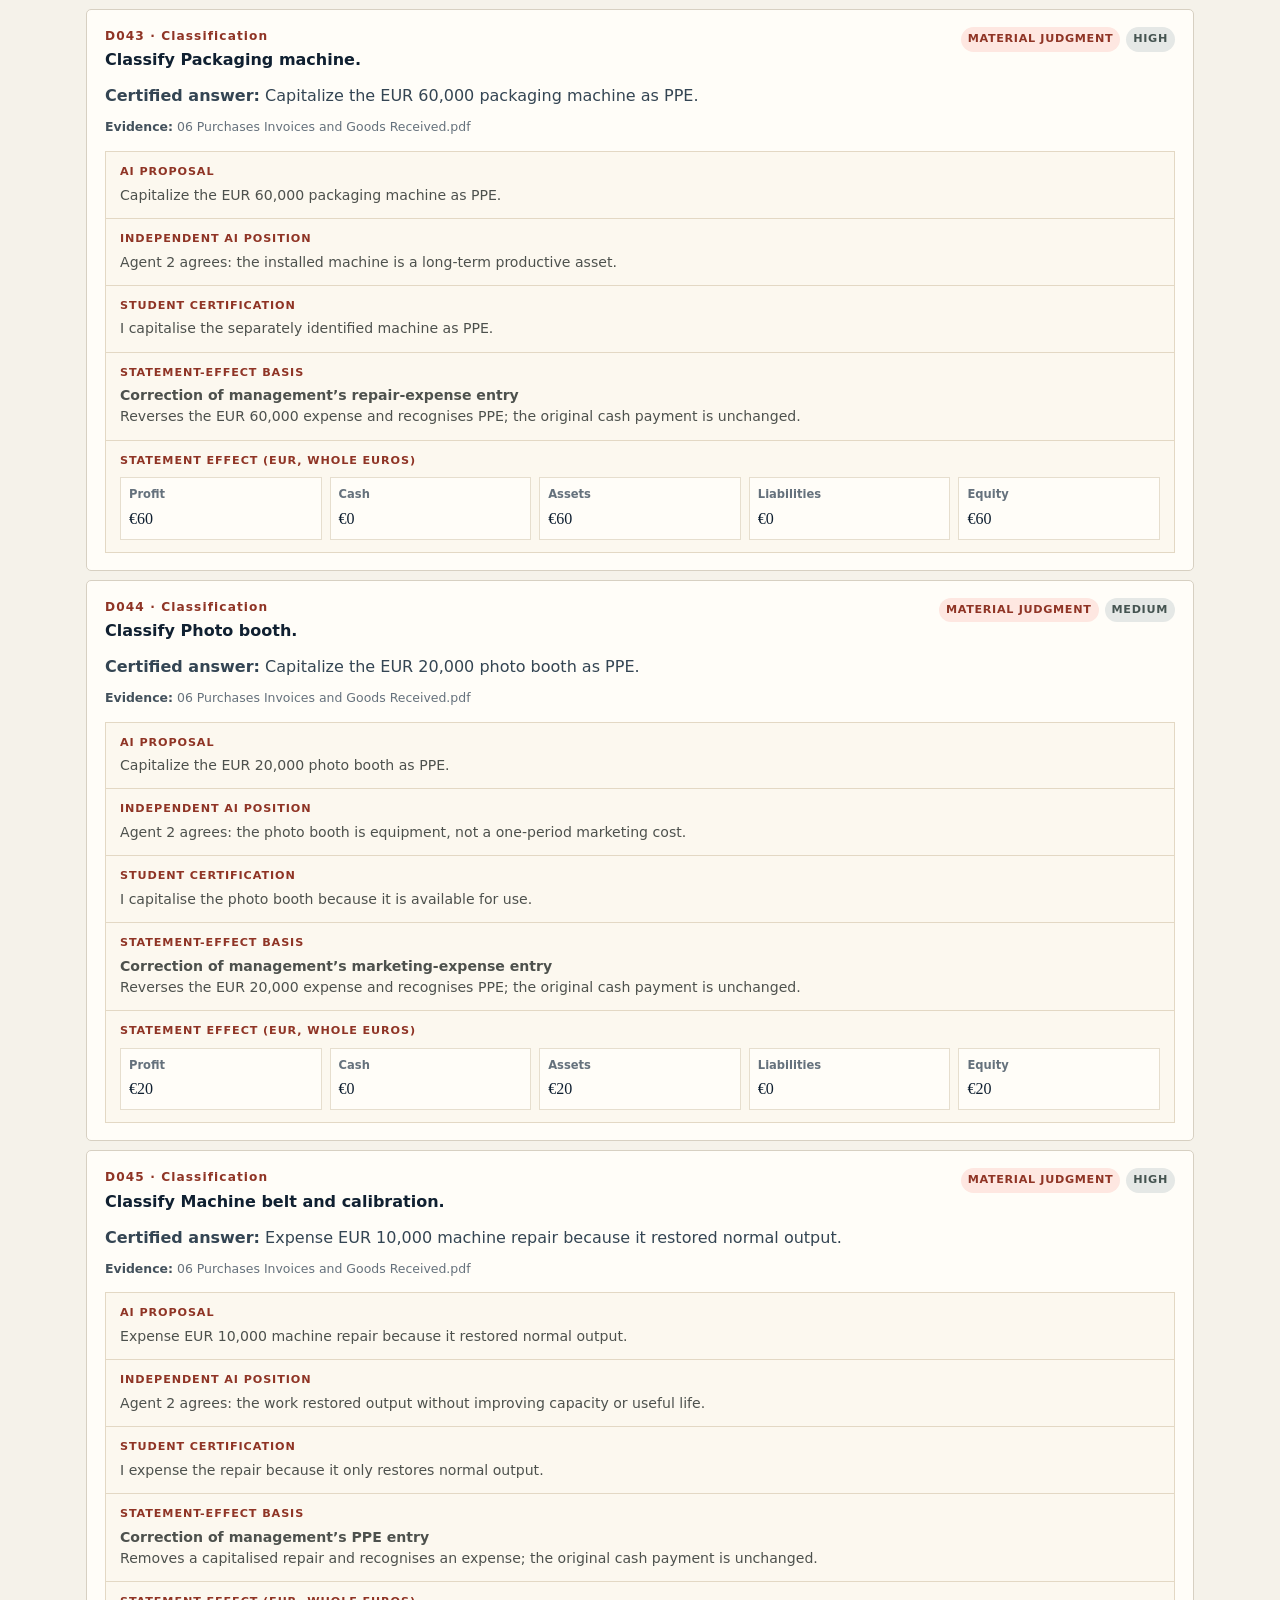
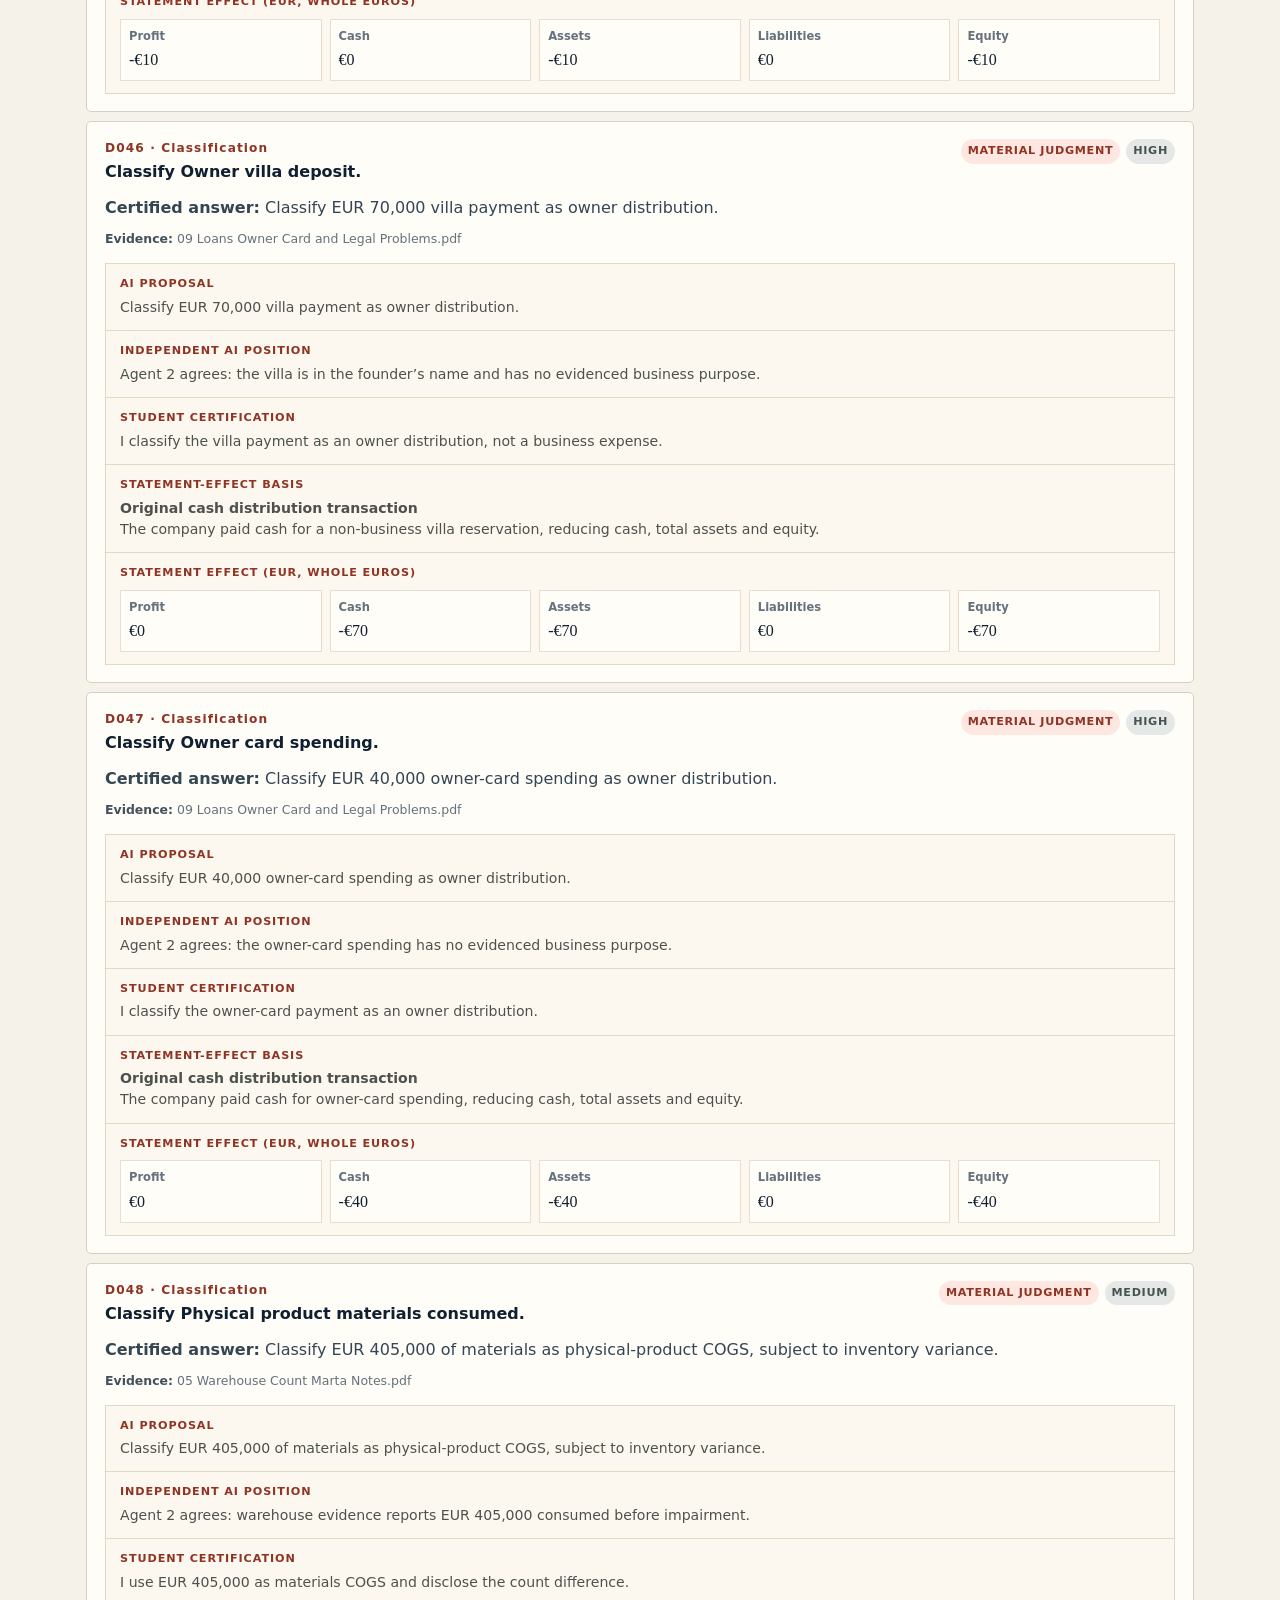
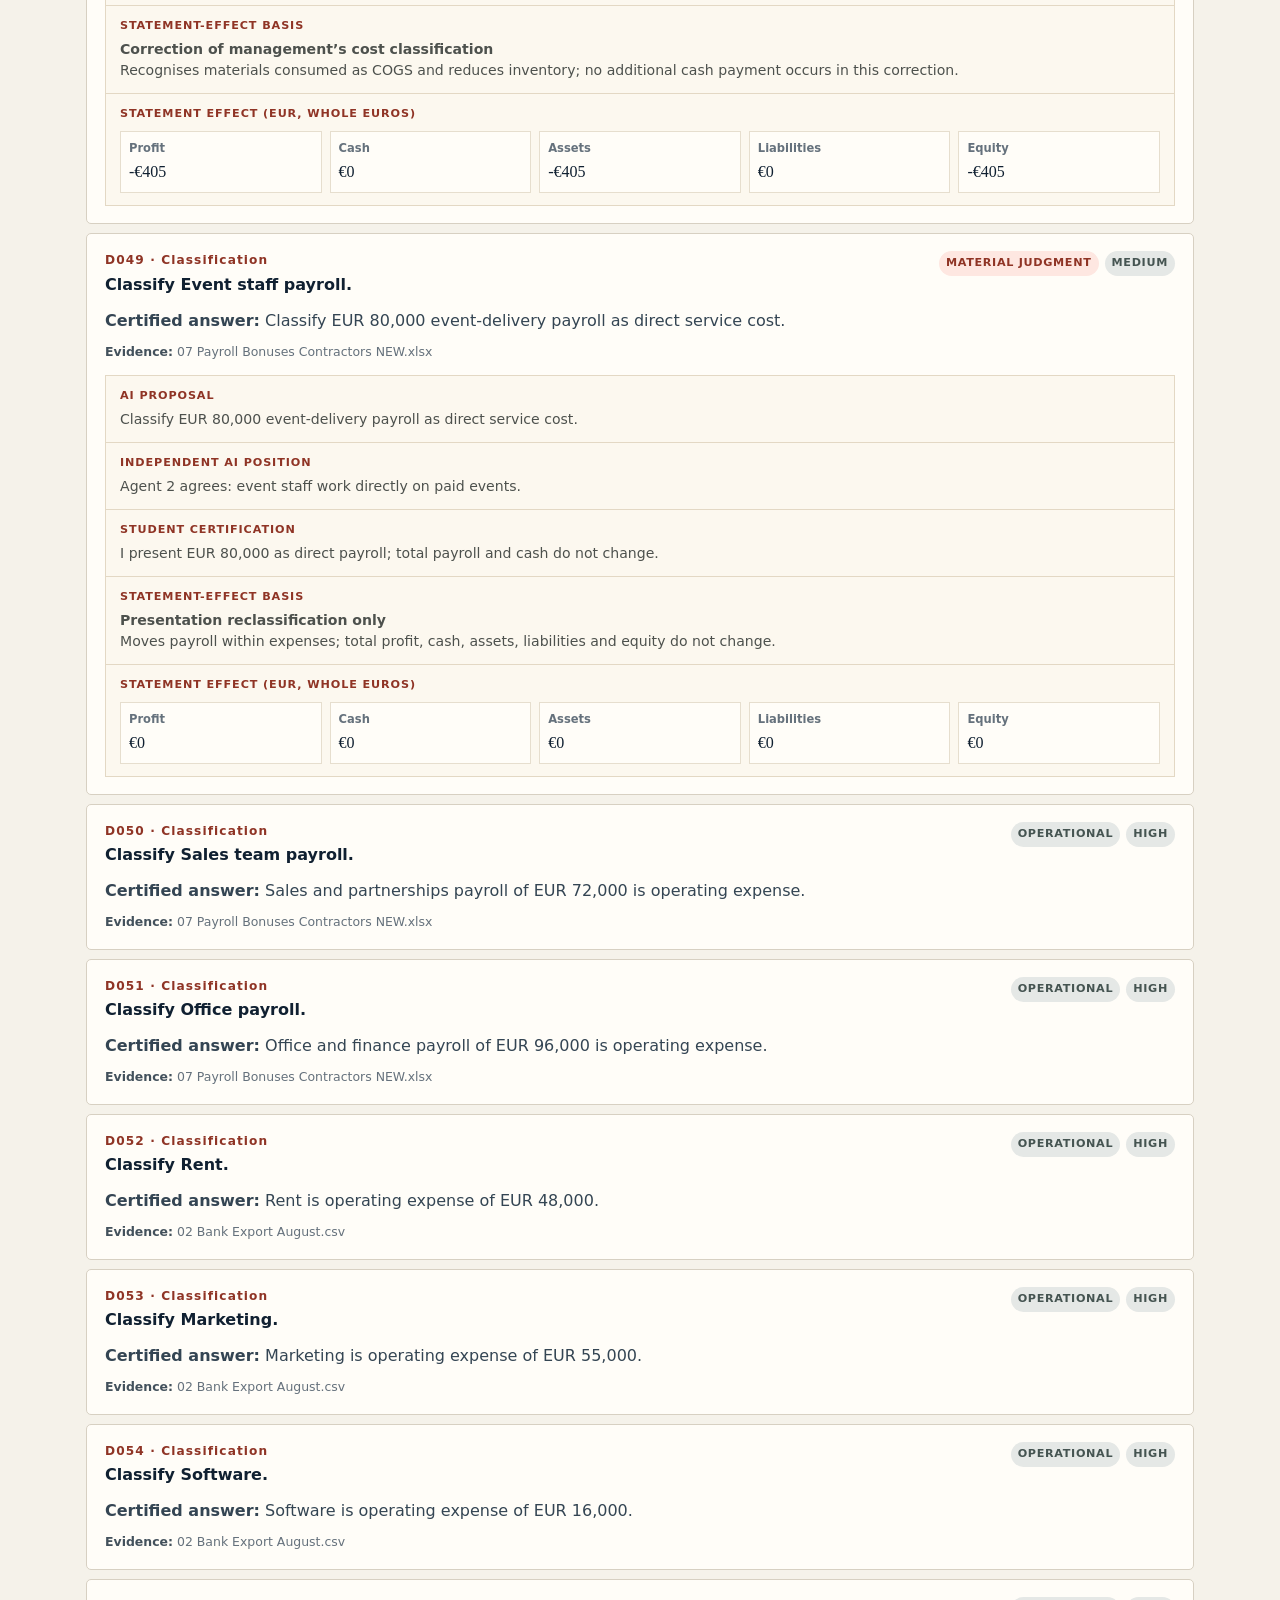
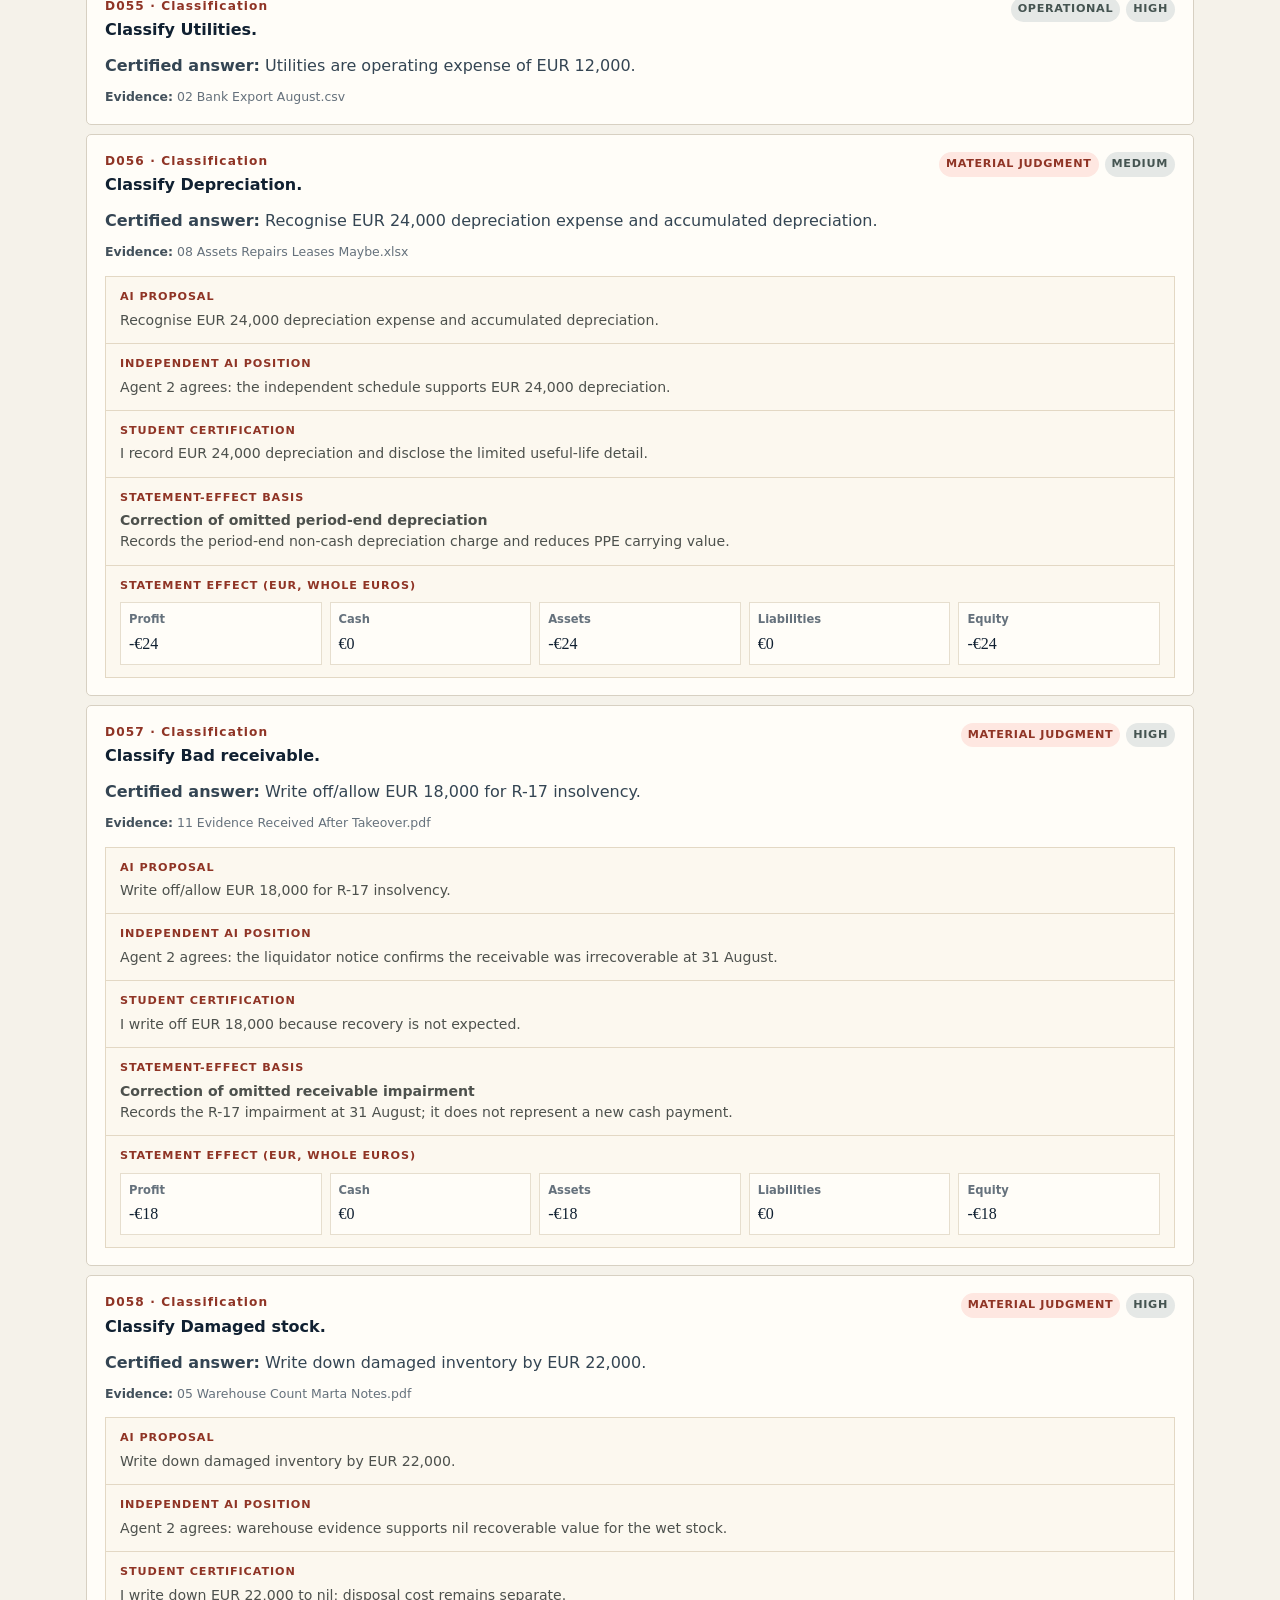
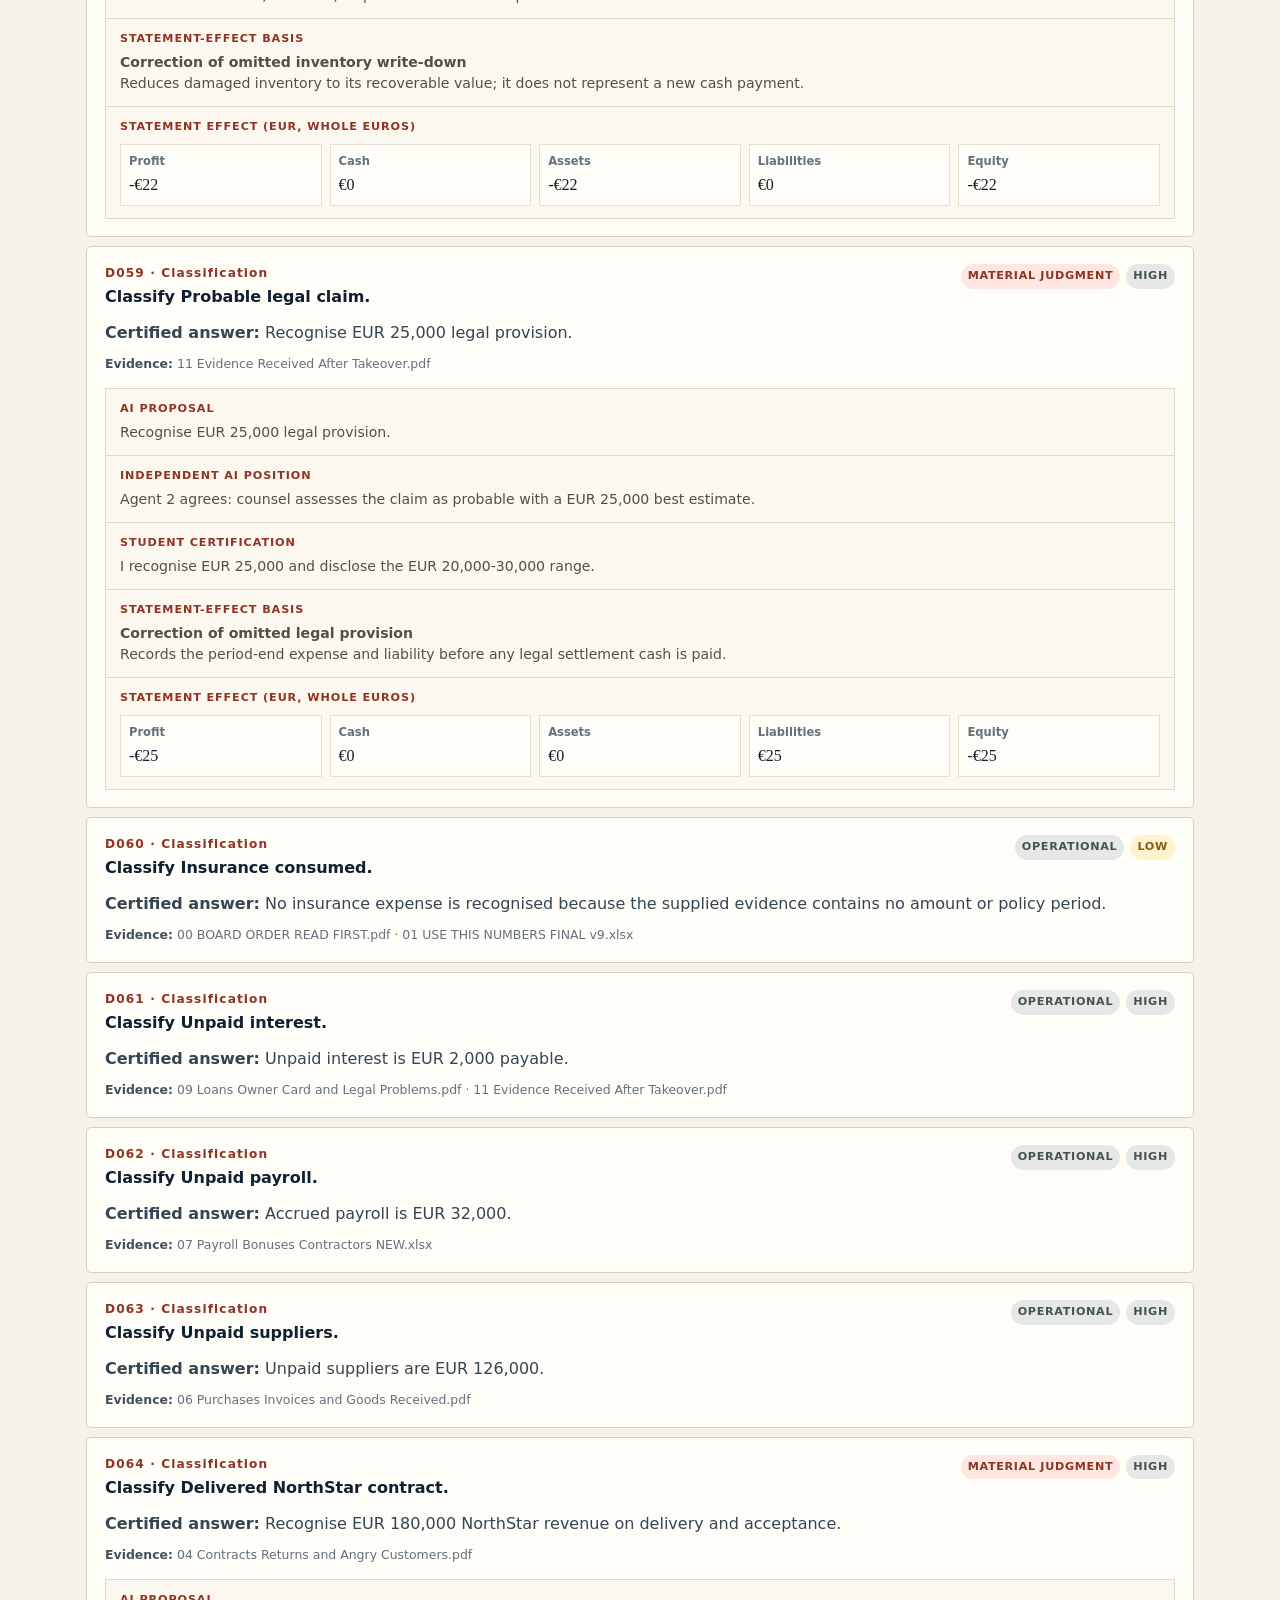
==== commit cfb8ec02: "Add files via upload" ====
--- a/dpi-ht-01/review/index.html
+++ b/dpi-ht-01/review/index.html
@@ -11,7 +11,7 @@
   <body data-page="review">
     <header class="topbar"><a class="brand" href="../">DPI <span>TAKEOVER REVIEW</span></a><nav aria-label="Primary navigation"><a href="../">Accounts</a><a class="active" href="./">Review queue</a><a href="../submission.json">Submission JSON</a></nav></header>
     <main class="shell">
-      <section class="review-head"><div><p class="eyebrow">Assessor view · certification controls</p><h1>Decision review queue</h1><p class="lede">Every answer is evidence-linked. Material judgments show both AI positions, the student certification and the financial effect.</p></div><div class="review-counts" id="reviewCounts"></div></section>
+      <section class="review-head"><div><p class="eyebrow">Assessor view · certification controls · EUR, whole euros</p><h1>Decision review queue</h1><p class="lede">Every answer is evidence-linked. Material judgments show both AI positions, the student certification, the effect basis, and the financial effect.</p></div><div class="review-counts" id="reviewCounts"></div></section>
       <section class="filterbar" aria-label="Decision filters"><button class="selected" data-filter="all">All 100</button><button data-filter="material_judgment">Material judgments</button><button data-filter="low">Low confidence</button><button data-filter="open">Flagged decisions</button></section>
       <section class="decision-list" id="decisionList" aria-live="polite"></section>
     </main>
